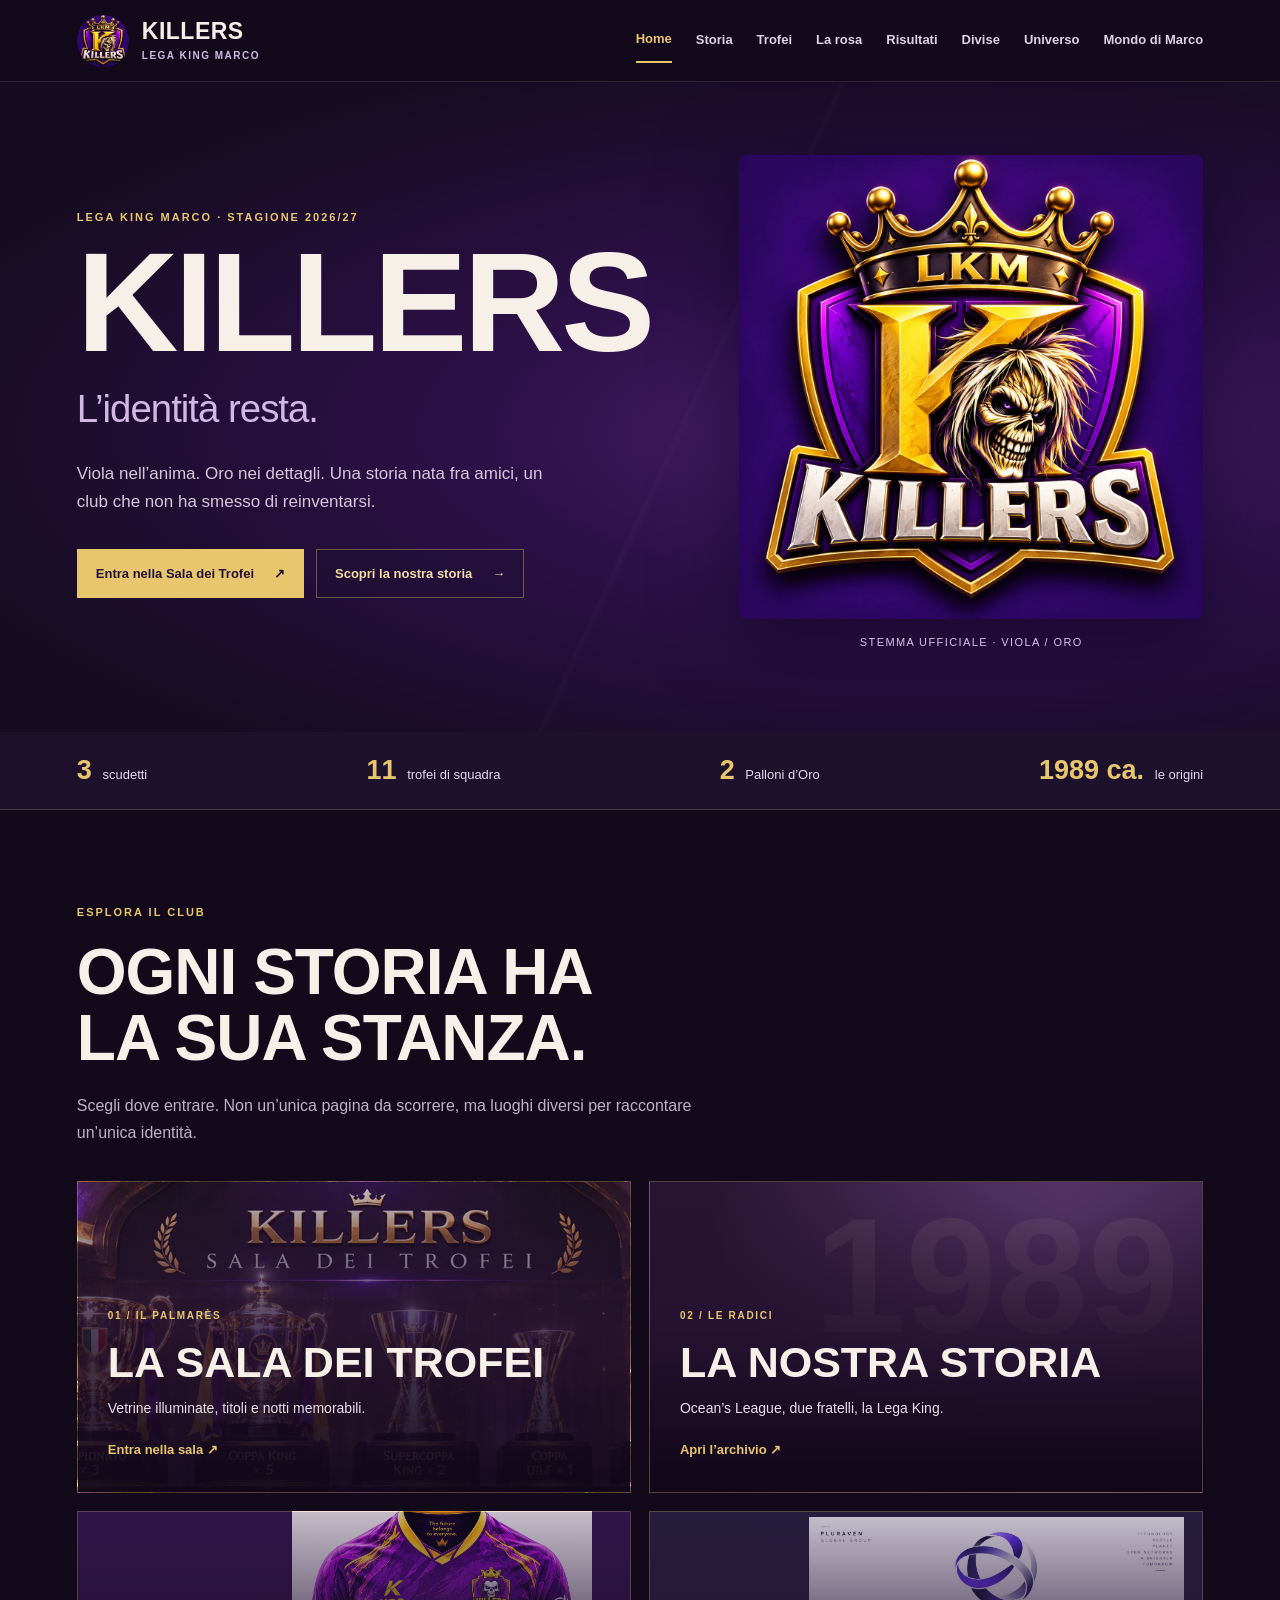
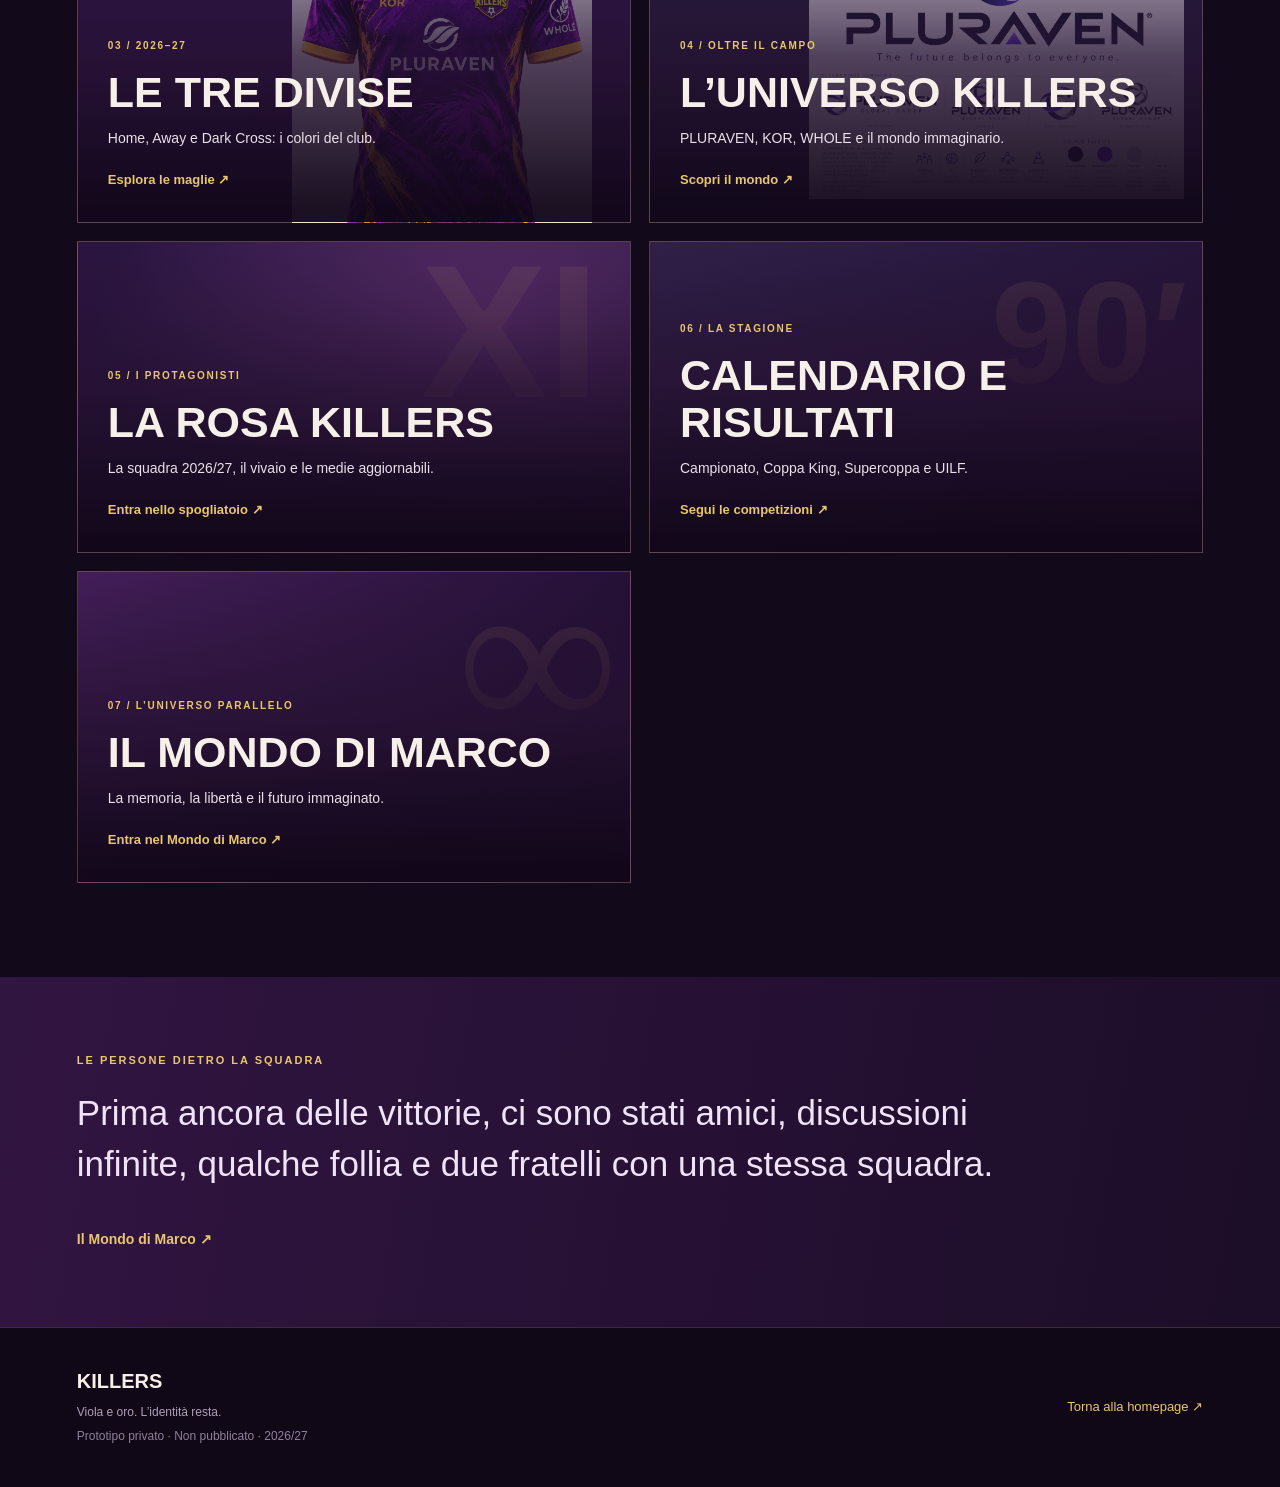
==== index.html @ 0d8e8228 "Pubblica Killers V5: otto pagine, grafica ufficiale e dati stagione 2026-27" ====
<!DOCTYPE html>
<html lang="it"><head><meta charset="utf-8"/><meta content="width=device-width,initial-scale=1" name="viewport"/><meta content="#190a2c" name="theme-color"/><title>Home — Killers · Lega King Marco</title><meta content="Sito creativo dei Killers, Lega King Marco. Storia, palmarès, divise e universo narrativo." name="description"/><link href="assets/stemma_killers_master_3d.webp" rel="icon"/><link href="styles.css" rel="stylesheet"/></head><body data-page="index.html"><a class="skip" href="#main" onblur="this.style.left='-9999px'" onfocus="this.style.left='10px'" style="position:absolute;left:-9999px;top:10px;background:#e8c66e;color:#160c24;z-index:99;padding:12px">Vai al contenuto</a><header class="site-header"><div class="container header-inner"><a aria-label="Killers — homepage" class="brand" href="index.html"><img alt="" height="52" src="assets/stemma_killers_master_3d.webp" width="52"/><span class="brand-name">KILLERS<small>LEGA KING MARCO</small></span></a><button aria-controls="main-nav" aria-expanded="false" class="menu-button" id="menu-button" type="button">Menu ☰</button><nav aria-label="Navigazione principale" class="nav-menu" id="main-nav"><a aria-current="page" class="active" href="index.html">Home</a><a href="storia.html">Storia</a><a href="trofei.html">Trofei</a><a href="rosa.html">La rosa</a><a href="risultati.html">Risultati</a><a href="divise.html">Divise</a><a href="universo.html">Universo</a><a href="marco.html">Mondo di Marco</a></nav></div></header><main id="main">
<section class="home-hero"><div class="container home-grid"><div class="home-message"><span class="kicker">LEGA KING MARCO · STAGIONE 2026/27</span><h1>KILLERS<span>L’identità resta.</span></h1><p>Viola nell’anima. Oro nei dettagli. Una storia nata fra amici, un club che non ha smesso di reinventarsi.</p><div class="hero-actions"><a class="action gold" href="trofei.html">Entra nella Sala dei Trofei <span>↗</span></a><a class="action outline" href="storia.html">Scopri la nostra storia <span>→</span></a></div></div><figure class="home-emblem"><img alt="Stemma ufficiale Killers: scudo viola e oro con teschio ribelle e corona LKM" fetchpriority="high" src="assets/stemma_killers_master_3d.webp"/><figcaption>STEMMA UFFICIALE · VIOLA / ORO</figcaption></figure></div></section>
<section class="home-stats"><div class="container stat-row"><span><strong>3</strong> scudetti</span><span><strong>11</strong> trofei di squadra</span><span><strong>2</strong> Palloni d’Oro</span><span><strong>1989 ca.</strong> le origini</span></div></section>
<section class="home-explore container"><div class="section-heading"><span class="kicker">Esplora il club</span><h2>Ogni storia ha<br/>la sua stanza.</h2><p>Scegli dove entrare. Non un’unica pagina da scorrere, ma luoghi diversi per raccontare un’unica identità.</p></div><div class="portal-grid">
<a class="portal portal-trophy" href="trofei.html"><div class="portal-overlay"></div><div class="portal-content"><span>01 / IL PALMARÈS</span><h3>La Sala dei Trofei</h3><p>Vetrine illuminate, titoli e notti memorabili.</p><b>Entra nella sala ↗</b></div></a>
<a class="portal portal-story" href="storia.html"><div class="portal-overlay"></div><div class="portal-content"><span>02 / LE RADICI</span><h3>La nostra storia</h3><p>Ocean’s League, due fratelli, la Lega King.</p><b>Apri l’archivio ↗</b></div></a>
<a class="portal portal-kit" href="divise.html"><div class="portal-overlay"></div><div class="portal-content"><span>03 / 2026–27</span><h3>Le tre divise</h3><p>Home, Away e Dark Cross: i colori del club.</p><b>Esplora le maglie ↗</b></div></a>
<a class="portal portal-world" href="universo.html"><div class="portal-overlay"></div><div class="portal-content"><span>04 / OLTRE IL CAMPO</span><h3>L’universo Killers</h3><p>PLURAVEN, KOR, WHOLE e il mondo immaginario.</p><b>Scopri il mondo ↗</b></div></a>
<a class="portal portal-squad" href="rosa.html"><div class="portal-overlay"></div><div class="portal-content"><span>05 / I PROTAGONISTI</span><h3>La rosa Killers</h3><p>La squadra 2026/27, il vivaio e le medie aggiornabili.</p><b>Entra nello spogliatoio ↗</b></div></a><a class="portal portal-results" href="risultati.html"><div class="portal-overlay"></div><div class="portal-content"><span>06 / LA STAGIONE</span><h3>Calendario e risultati</h3><p>Campionato, Coppa King, Supercoppa e UILF.</p><b>Segui le competizioni ↗</b></div></a><a class="portal portal-marco" href="marco.html"><div class="portal-overlay"></div><div class="portal-content"><span>07 / L’UNIVERSO PARALLELO</span><h3>Il Mondo di Marco</h3><p>La memoria, la libertà e il futuro immaginato.</p><b>Entra nel Mondo di Marco ↗</b></div></a></div></section>
<section class="closing-quote"><div class="container"><span class="kicker">Le persone dietro la squadra</span><p>Prima ancora delle vittorie, ci sono stati amici, discussioni infinite, qualche follia e due fratelli con una stessa squadra.</p><a href="marco.html">Il Mondo di Marco <span>↗</span></a></div></section></main><footer class="site-footer"><div class="container footer-content"><div><strong>KILLERS</strong><p>Viola e oro. L’identità resta.</p><p class="footer-note">Prototipo privato · Non pubblicato · 2026/27</p></div><a href="index.html">Torna alla homepage ↗</a></div></footer><dialog aria-labelledby="viewer-title" class="viewer" id="viewer"><div class="viewer-bar"><strong id="viewer-title">Immagine</strong><button id="viewer-close" type="button">Chiudi ×</button></div><div aria-label="Comandi ingrandimento" class="viewer-controls" role="group"><button aria-label="Riduci" id="viewer-out" type="button">−</button><output id="viewer-level">100%</output><button aria-label="Ingrandisci" id="viewer-in" type="button">＋</button><button id="viewer-fit" type="button">Adatta</button></div><div class="viewer-image" id="viewer-image"><img alt="" id="viewer-photo" src=""/></div></dialog><script defer="" src="site.js"></script></body></html>
---- styles.css ----
:root{--night:#120a1b;--night2:#1b0e28;--plum:#33164b;--violet:#5f2986;--gold:#e8c66e;--gold2:#b6934b;--lilac:#d2b8e5;--cream:#f7f0e8;--dim:#c1b1c7;--stroke:rgba(232,198,110,.20)}*{box-sizing:border-box}html{scroll-behavior:smooth}body{overflow-x:clip;background:var(--night);color:var(--cream);font:16px/1.7 Arial,Helvetica,sans-serif;margin:0;-webkit-font-smoothing:antialiased}img{display:block;max-width:100%;height:auto}button,a{touch-action:manipulation;-webkit-tap-highlight-color:transparent}a{color:inherit;text-decoration:none}button{font:inherit;cursor:pointer}button:focus-visible,a:focus-visible,summary:focus-visible{outline:3px solid var(--gold);outline-offset:4px}h1,h2,h3,h4,p,figure{margin-top:0}h1,h2{font-family:Impact,'Arial Narrow',Arial,sans-serif;font-weight:900;text-transform:uppercase;line-height:1.03;letter-spacing:-1px}h2{font-size:clamp(38px,5vw,76px)}h3{line-height:1.15}.container{width:min(1320px,88%);margin-inline:auto}.kicker{display:block;color:var(--gold);font-size:11px;font-weight:800;letter-spacing:2px;text-transform:uppercase;line-height:1.55;margin-bottom:19px}.fineprint{font-size:12px;color:#c2b2c9;line-height:1.65}.site-header{height:82px;background:rgba(19,10,28,.96);border-bottom:1px solid #eee3f01c;position:sticky;top:0;z-index:30;backdrop-filter:blur(14px)}.header-inner{height:100%;display:flex;align-items:center;justify-content:space-between;gap:20px}.brand{display:flex;align-items:center;gap:13px;flex-shrink:0}.brand img{height:52px;width:52px;object-fit:cover;border-radius:50%}.brand-name{font-size:23px;font-weight:900;line-height:1;letter-spacing:.5px}.brand-name small{display:block;font-size:10px;letter-spacing:1.5px;color:var(--lilac);margin-top:8px}.nav-menu{display:flex;align-items:center;gap:24px}.nav-menu a{display:inline-flex;align-items:center;min-height:44px;color:#ded2e7;font-size:13px;font-weight:600;white-space:nowrap;transition:color .16s}.nav-menu a:hover,.nav-menu a.active{color:var(--gold)}.nav-menu a.active{border-bottom:2px solid var(--gold)}.menu-button{display:none}.site-footer{border-top:1px solid var(--stroke);background:#100817;padding:36px 0}.footer-content{display:flex;justify-content:space-between;gap:18px;align-items:center}.footer-content strong{font-size:20px}.footer-content p{font-size:12px;color:#ae9fba;margin:4px 0}.footer-content a{color:var(--gold);font-size:13px}.footer-note{color:#8f819c!important}.action{border:1px solid transparent;display:inline-flex;align-items:center;justify-content:space-between;gap:20px;min-height:49px;padding:12px 18px;font-size:13px;font-weight:800;transition:transform .16s}.action:hover{transform:translateY(-2px)}.action.gold{background:var(--gold);color:#241133}.action.outline{border-color:#b79a5c85;color:#f2dca6;background:#1c103060}.text-link{display:inline-flex;align-items:center;min-height:44px;color:var(--gold);font-size:14px;font-weight:800;text-decoration:underline;text-decoration-color:#e8c66e65;text-underline-offset:7px}.text-link:hover{text-decoration-color:var(--gold)}
/* Home */
.home-hero{background:radial-gradient(ellipse at 73% 54%,#522074 0,#2d1048 34%,#160c22 80%);position:relative;overflow:hidden}.home-hero:before{content:"";position:absolute;inset:0;pointer-events:none;background:linear-gradient(115deg,transparent 53%,#fff4dc05 53.2%,transparent 53.7%)}.home-grid{min-height:650px;padding:48px 0 55px;display:grid;grid-template-columns:1.15fr .85fr;gap:35px;align-items:center;position:relative}.home-message h1{font-size:clamp(86px,11vw,154px);line-height:.83;letter-spacing:-4px;margin:0 0 26px}.home-message h1 span{display:block;font:400 clamp(26px,3vw,43px)/1.3 Arial,Helvetica,sans-serif;color:var(--lilac);text-transform:none;letter-spacing:-1px;margin-top:22px}.home-message p{max-width:490px;color:#d6c7dc;font-size:17px}.hero-actions{display:flex;gap:12px;flex-wrap:wrap;margin-top:32px}.home-emblem{margin:0 auto;max-width:465px}.home-emblem img{width:100%;border-radius:7px;box-shadow:0 16px 80px #0a021b8a}.home-emblem figcaption{color:#dbbfee;text-align:center;font-size:11px;letter-spacing:1.4px;margin-top:14px}.home-stats{border-bottom:1px solid var(--stroke);background:#1e112b}.stat-row{display:flex;justify-content:space-between;gap:18px;padding:23px 0;align-items:center}.stat-row span{font-size:13px;color:#e7d8ed;white-space:nowrap}.stat-row strong{font:900 27px Impact,sans-serif;color:var(--gold);margin-right:7px}.home-explore{padding:94px 0}.section-heading{max-width:730px;margin-bottom:35px}.section-heading h2{margin:0 0 20px}.section-heading p{font-size:16px;color:var(--dim);max-width:650px}.portal-grid{display:grid;grid-template-columns:repeat(2,minmax(0,1fr));gap:18px}.portal{min-height:312px;position:relative;overflow:hidden;border:1px solid #d4b26f45;display:flex;align-items:flex-end;background-color:#2b1839;transition:transform .2s,border .2s}.portal:hover{transform:translateY(-4px);border-color:var(--gold)}.portal-overlay{position:absolute;inset:0;background:linear-gradient(0deg,#110719f5 4%,#251132cc 53%,#2b164b44 100%);transition:opacity .2s}.portal-trophy{background-image:url('assets/sala_ambiente.webp');background-position:center;background-size:cover}.portal-story{background:radial-gradient(ellipse at 75% 10%,#6b4275,#27152b 60%)}.portal-story:before{content:'1989';position:absolute;right:23px;top:0;font:900 164px Impact,sans-serif;color:#d6b3a129}.portal-kit{background-image:url('assets/kit_HOME_viola_oro.webp');background-position:85% 42%;background-size:300px;background-repeat:no-repeat;background-color:#311547}.portal-world{background-image:url('assets/brand_PLURAVEN.webp');background-size:68%;background-position:90% 18%;background-repeat:no-repeat;background-color:#242039}.portal-content{position:relative;z-index:1;padding:30px;width:100%}.portal-content>span{font-size:10px;color:var(--gold);font-weight:800;letter-spacing:1.7px}.portal-content h3{font:900 clamp(26px,3.7vw,43px)/1.08 Impact,sans-serif;text-transform:uppercase;margin:12px 0}.portal-content p{font-size:14px;color:#ebdfe9;margin:0 0 14px}.portal-content b{color:var(--gold);font-size:13px}.closing-quote{padding:75px 0;background:linear-gradient(100deg,#311541,#1c0d28)}.closing-quote p{font-size:clamp(22px,3vw,35px);max-width:940px;line-height:1.45;color:#f0e2f7}.closing-quote a{color:var(--gold);font-size:14px;font-weight:bold}
/* Internal page mastheads */
.page-intro{background:radial-gradient(ellipse at 85% 15%,#482062,#1c0e2a 65%);padding:95px 0 79px;border-bottom:1px solid var(--stroke)}.page-intro h1{font-size:clamp(62px,8.5vw,120px);letter-spacing:-3px;margin:0 0 22px}.page-intro p{font-size:18px;max-width:740px;color:#d7c4e0;margin:0}
/* History */
.story-lead{display:grid;grid-template-columns:.95fr 1.05fr;gap:80px;padding:100px 0}.story-lead h2{margin:0}.story-prose{padding-top:32px}.story-prose p{font-size:17px;color:#d9cadf;line-height:1.9}.story-prose strong{color:#fff0d1}.story-banner{background:linear-gradient(110deg,#36184e,#1c0d2a);border-block:1px solid var(--stroke)}.story-banner-grid{padding:70px 0;display:grid;grid-template-columns:1.2fr .8fr;align-items:center;gap:70px}.story-banner h2{margin-bottom:23px}.story-banner p{color:#d5c5db;max-width:590px}.story-crest img{max-width:350px;margin:auto;box-shadow:0 15px 60px #0006}.story-timeline{padding:110px 0 80px}.time-list{border-top:1px solid #e8c66e44}.time-list article{display:grid;grid-template-columns:200px 1fr;gap:32px;padding:28px 5px;border-bottom:1px solid var(--stroke)}.time-date{font:900 32px Impact,sans-serif;color:var(--gold)}.time-date small{font:400 13px Arial,sans-serif;color:#b9a8c4}.time-list h3{font-size:21px;margin:0 0 8px}.time-list p{color:#c1b0cb;max-width:740px;margin:0;font-size:15px}.origin-list{padding:40px 0 100px}.archive-dropdown{background:#251330;border:1px solid var(--stroke);padding:6px 26px}.archive-dropdown summary{padding:19px 0;cursor:pointer;color:#f9e8c1;font-weight:bold;display:flex;justify-content:space-between;gap:15px}.archive-table{display:grid;grid-template-columns:1fr 1fr;gap:9px;padding:8px 0 18px}.archive-table>div{background:#140b1c;padding:14px;display:grid;gap:4px}.archive-table b{font-size:14px;color:#e9c976}.archive-table span{font-size:13px;color:#d3c2d8}.archive-dropdown .fineprint{padding-bottom:12px}.story-end{background:#21112c;border-top:1px solid var(--stroke)}.story-end-grid{padding:80px 0;display:grid;grid-template-columns:1fr 1fr;gap:60px}.story-end h2{margin:0 0 25px}.story-end p{color:#d2bedb}.story-end-card{border-left:2px solid var(--gold);padding:20px 25px;background:#3b1a4a}.story-end-card>span{font-size:10px;color:var(--gold);letter-spacing:1px}.story-end-card h3{font:900 30px Impact,sans-serif;text-transform:uppercase;margin:15px 0}
.swipe-hint{display:none}
/* Trophy hall is a room with exhibition objects; categories update in place, not a long stack of cards */
.museum-hall{position:relative;isolation:isolate;background:#1a0e29 url('assets/sala_ambiente.webp') center 42%/cover no-repeat;overflow:hidden;border-bottom:2px solid #ad8549}.museum-hall:before{content:"";position:absolute;inset:0;background:linear-gradient(180deg,#160920de 0%,#1e0e30d9 31%,#190b27d0 62%,#160817f0 100%);z-index:-1}.museum-hall:after{content:"";position:absolute;bottom:-130px;left:10%;right:10%;height:160px;border-radius:50%;background:#dcb66f30;filter:blur(45px);z-index:-1}.museum-hall .container{position:relative}.museum-top{padding:72px 0 16px;text-align:center}.museum-top h1{font-size:clamp(68px,9vw,118px);margin:0 0 18px;letter-spacing:-2px}.museum-top p{color:#f0ddea;max-width:640px;margin:0 auto;font-size:16px}.museum-lights{position:absolute;inset:0;pointer-events:none;background:repeating-linear-gradient(90deg,transparent 0,transparent 18.5%,#ffe2a807 18.5%,#ffe2a807 19%)}.exhibit-room{display:grid;grid-template-columns:repeat(5,minmax(0,1fr));align-items:end;gap:10px;padding:25px 0 14px;position:relative}.exhibit{border:0;background:transparent;color:var(--cream);min-width:0;padding:10px 5px;display:flex;align-items:center;flex-direction:column;position:relative;transition:transform .16s}.exhibit:hover,.exhibit.selected{transform:translateY(-7px)}.pedestal-light{min-height:178px;width:100%;display:grid;place-items:center;background:radial-gradient(ellipse at center 55%,#f0ce6652,transparent 66%);filter:drop-shadow(0 18px 14px #0009)}.cup-svg{height:156px;width:120px;max-width:90%;filter:drop-shadow(0px 8px 7px #08010baa)}.pedestal{display:grid;gap:2px;background:linear-gradient(110deg,#251132,#402143 52%,#22132e);width:100%;min-height:67px;place-items:center;border:1px solid #ddb974a1;border-top:3px solid #ddbb71;box-shadow:0 12px 28px #000a,inset 0 3px 9px #efc77e21;padding:9px 2px}.pedestal b{font-size:13px;line-height:1.25}.pedestal small{font:900 18px Impact,sans-serif;color:#eace7b}.exhibit.selected .pedestal{border-color:#fff3bb;box-shadow:0 0 24px #e8c66e70,0 16px 20px #000b}.museum-floor{height:30px;background:linear-gradient(90deg,transparent,#dfb96b45 20%,#f4dca178 50%,#dfb96b45 80%,transparent);border-top:3px solid #d1aa5e6a;box-shadow:0 0 24px #e9c37049;transform:perspective(250px) rotateX(40deg)}.museum-caption{font-size:11px;text-align:center;color:#d6c1dc;margin:14px 0 32px}.museum-detail{padding:65px 0 70px;display:grid;grid-template-columns:.47fr 1fr;gap:70px;align-items:center;border-bottom:1px solid var(--stroke)}.museum-detail-left{text-align:center}.museum-detail-emblem{display:flex;justify-content:center;padding:20px;background:radial-gradient(circle at center,#dab35b22,transparent 65%)}.museum-detail-emblem .cup-svg{width:210px;height:220px}.museum-detail-right h2{margin:0 0 12px;font-size:clamp(43px,6vw,80px)}.detail-count{display:flex;align-items:baseline;gap:14px;color:var(--gold);font-size:18px}.detail-count b{font:900 52px Impact,sans-serif;line-height:1}.museum-detail-right>p{font-size:16px;color:#d1c2d8;max-width:640px}.museum-detail-right h3{font-size:13px;text-transform:uppercase;letter-spacing:1.8px;color:#eed099;margin:24px 0 13px}.years-line{display:flex;flex-wrap:wrap;gap:9px}.years-line span{font-size:13px;border:1px solid #d8ae59a1;color:#fae5b0;background:#e8c66e12;padding:9px 13px}.museum-summary{padding:55px 0}.summary-stats{display:grid;grid-template-columns:repeat(5,1fr);gap:11px}.summary-stats div{border-top:2px solid var(--gold2);background:#24122e;padding:16px;display:flex;flex-direction:column}.summary-stats strong{font:900 43px Impact,sans-serif;color:var(--gold)}.summary-stats span{font-size:13px;font-weight:bold}.museum-summary>p{font-size:13px;color:#cfc0d4;margin-top:22px}.records-wing{background:#241331;border-top:1px solid var(--stroke);padding:95px 0}.records-grid{display:grid;grid-template-columns:repeat(4,minmax(0,1fr));gap:13px}.records-grid article{background:#150b21;border-top:3px solid var(--gold2);padding:22px 17px}.records-grid b{display:block;color:var(--gold);font:900 clamp(32px,3.5vw,49px) Impact,sans-serif;line-height:1.1}.records-grid h3{font-size:15px;margin:18px 0 8px}.records-grid p{font-size:13px;color:#c9b9d2;line-height:1.65}.records-grid p strong{color:#f2e4f3}.record-end{margin-top:25px;display:flex;align-items:center;justify-content:space-between;gap:20px}.record-end span{font-size:11px;color:#a897b7}
/* Kits */
.kit-experience{padding:80px 0 100px}.kit-selector{display:flex;border-bottom:1px solid var(--stroke);margin-bottom:24px;gap:10px}.kit-selector button{flex:1;text-align:left;padding:17px 20px;border:0;border-bottom:3px solid transparent;background:transparent;color:#c8b7d3;font-size:13px}.kit-selector button strong{font-size:15px;margin-left:9px}.kit-selector button.active{color:var(--gold);border-bottom-color:var(--gold);background:#e8c66e0d}.kit-presentation{background:#f5f0ed;color:#2c1740;display:grid;grid-template-columns:1.1fr .9fr;min-height:570px}.kit-full{display:grid;place-items:center;position:relative;border:0;background:#f1eeea;padding:20px;min-width:0}.kit-full img{max-height:650px;width:100%;object-fit:contain;aspect-ratio:3/4}.kit-full span,.image-open span{position:absolute;bottom:12px;right:12px;color:#fff;background:#271335e7;padding:9px 11px;font-size:12px}.kit-story{padding:55px 45px;display:flex;flex-direction:column;justify-content:center}.kit-story .kicker{color:#744f82}.kit-story h2{font-size:clamp(37px,4.2vw,60px);margin:0 0 22px}.kit-story>p{color:#68576d;font-size:16px}.swatch-line{display:flex;gap:9px;margin:15px 0 24px}.swatch-line i{width:23px;height:23px;border-radius:50%;border:1px solid #0002}.kit-spec{width:100%;margin:0 0 20px}.kit-spec div{display:flex;justify-content:space-between;gap:14px;border-top:1px solid #3c234b27;padding:11px 0;font-size:13px}.kit-spec dt{color:#6c5b73}.kit-spec dd{font-weight:bold;margin:0}.kit-board{align-self:flex-start;color:#452656!important;background:transparent!important;border-color:#896b99!important}.kit-values{padding:85px 0;background:#23112e}.kit-values h2{max-width:900px}.kit-values p{max-width:800px;color:#cfbcd5}.image-open{border:0;background:#fff;padding:0;position:relative;width:100%;display:block;overflow:hidden}.image-open img{width:100%;height:auto;object-fit:contain;transition:transform .3s}.image-open:hover img{transform:scale(1.02)}
/* Universe */
.universe-main{padding:100px 0}.world-title{margin-bottom:30px}.world-title h2{margin:0}.quote-line{color:var(--gold)!important;font-size:17px!important;font-style:italic}.universe-main-img{background:#fff;max-width:790px;border:1px solid var(--stroke);margin-bottom:35px}.universe-main-body{display:grid;grid-template-columns:1fr 1fr;gap:55px}.universe-main-body h3{font:900 31px Impact,sans-serif;text-transform:uppercase}.universe-main-body p{color:#c7b9d1}.division-list{border-top:1px solid var(--stroke)}.division-list h4{color:var(--gold);font-size:13px;letter-spacing:1px;text-transform:uppercase}.division-list>div{border-top:1px solid var(--stroke);padding:13px 0;display:grid;gap:4px}.division-list strong{color:#f8eee3;font-size:14px}.division-list span{font-size:13px;color:#beb1c8}.world-branches{background:#241231;padding:70px 0}.branch-row{display:grid;grid-template-columns:1fr 1fr;gap:60px;align-items:center;padding:40px 0 85px;border-bottom:1px solid var(--stroke)}.branch-row:last-child{border:0;padding-bottom:20px}.branch-row.flip .branch-image{order:2}.branch-row h2{margin:0 0 22px}.branch-row p{color:#d1c0d9}.universe-diagram{padding:90px 0}.universe-diagram>div>p{color:#c0b2cb;max-width:720px}.diagram-button{max-width:920px;margin-top:30px}.universe-diagram .fineprint{margin-top:18px}
/* Marco */
.marco-main{padding:95px 0;display:grid;grid-template-columns:.7fr 1.3fr;gap:75px;align-items:center}.marco-crest img{box-shadow:0 15px 65px #0006}.marco-copy h2{margin:0 0 25px}.marco-copy p{color:#d0bfd8}.marco-words{background:linear-gradient(125deg,#45205f,#1c0d28);padding:90px 0}.marco-words blockquote{font:400 clamp(25px,3.5vw,49px)/1.5 Georgia,serif;color:#eee0f5;max-width:970px;margin:0 0 20px;padding-left:22px;border-left:3px solid var(--gold)}.marco-words p{color:#bca9c6;font-size:12px}
/* Shared image viewer */
.viewer{border:1px solid #e1c57d88;background:#180c24;color:white;padding:0;width:min(95vw,1100px);max-height:94dvh}.viewer::backdrop{background:#070210de;backdrop-filter:blur(5px)}.viewer[open]{display:flex;flex-direction:column}.viewer-bar{display:flex;justify-content:space-between;align-items:center;gap:15px;padding:12px 17px;border-bottom:1px solid var(--stroke)}.viewer-bar strong{font-size:14px}.viewer-bar button{padding:8px 14px;min-height:44px;color:white;background:none;border:1px solid #fff7}.viewer-image{overflow:auto;min-height:0;max-height:80dvh;background:#f6f0ea}.viewer-image img{max-width:none;width:auto;max-height:none;display:block;margin:auto}.viewer-controls{display:flex;gap:9px;align-items:center;padding:9px 14px}.viewer-controls button{min-height:44px;min-width:44px;color:#fff;background:transparent;border:1px solid #ffffff52}.viewer-controls output{font-size:12px;min-width:50px;text-align:center}
@media(max-width:1070px){.nav-menu{gap:13px}.nav-menu a{font-size:12px}.brand-name{font-size:20px}.brand img{width:46px;height:46px}.container{width:min(1320px,90%)}}
@media(max-width:850px){.site-header{height:74px}.menu-button{display:block;min-height:44px;border:1px solid #f0d5a566;background:transparent;color:var(--gold);padding:8px 13px;margin-left:auto}.nav-menu{display:none;position:absolute;top:74px;left:0;right:0;background:#21112f;border-bottom:1px solid var(--stroke);padding:13px 5% 24px;box-shadow:0 18px 24px #0007}.nav-menu.open{display:grid;grid-template-columns:1fr 1fr;gap:3px 15px}.nav-menu a{font-size:15px;min-height:49px;padding:5px 8px}.nav-menu a.active{border-bottom:0;border-left:3px solid var(--gold);padding-left:13px}.home-grid{min-height:520px}.home-message h1{font-size:clamp(75px,11vw,118px)}.records-grid{grid-template-columns:repeat(2,1fr)}.museum-detail{gap:25px}.story-lead{gap:30px}.branch-row{gap:30px}}
@media(max-width:650px){.container{width:90%}.brand-name{font-size:19px}.brand img{height:42px;width:42px}.home-grid{display:flex;flex-direction:column;padding:35px 0 42px;gap:12px;text-align:center}.home-message{display:contents}.home-message .kicker{order:0;margin:0}.home-message h1{order:1;font-size:clamp(64px,20vw,100px);margin:13px 0 3px;letter-spacing:-2px}.home-message h1 span{font-size:25px;letter-spacing:0;margin-top:12px}.home-emblem{order:2;width:min(64vw,265px);margin:13px auto}.home-emblem figcaption{font-size:10px}.home-message p{order:3;font-size:14px;line-height:1.6;max-width:330px}.hero-actions{order:4;margin:10px 0 0;justify-content:center;width:100%}.hero-actions a{font-size:11px;padding:10px 12px;gap:10px;min-height:48px}.home-stats{overflow-x:auto}.stat-row{gap:25px;width:max-content;min-width:100%;padding:16px 5%}.stat-row span{font-size:12px}.stat-row strong{font-size:24px}.home-explore{padding:65px 0}.section-heading{margin-bottom:24px}.section-heading h2{font-size:44px}.section-heading p{font-size:14px}.portal-grid{grid-template-columns:1fr;gap:13px}.portal{min-height:225px}.portal-content{padding:24px}.portal-content h3{font-size:35px}.portal-story:before{font-size:125px}.closing-quote{padding:60px 0}.closing-quote p{font-size:23px}.page-intro{padding:60px 0 53px}.page-intro h1{font-size:clamp(52px,12vw,75px);letter-spacing:-1px}.page-intro p{font-size:15px}.story-lead{grid-template-columns:1fr;gap:8px;padding:70px 0}.story-prose{padding:0}.story-prose p{font-size:15px;line-height:1.85}.story-banner-grid{grid-template-columns:1fr;gap:20px;padding:60px 0}.story-banner h2{font-size:50px}.story-banner p{font-size:15px}.story-crest{max-width:225px;margin:auto}.story-timeline{padding:70px 0 55px}.time-list article{grid-template-columns:1fr;gap:4px;padding:22px 0}.time-date{font-size:25px}.time-list p{font-size:14px}.origin-list{padding:10px 0 70px}.archive-dropdown{padding:5px 15px}.archive-table{grid-template-columns:1fr}.story-end-grid{grid-template-columns:1fr;gap:28px;padding:70px 0}.museum-top{padding:53px 0 12px}.museum-top h1{font-size:clamp(57px,14vw,77px)}.museum-top p{font-size:14px}.swipe-hint{display:block;text-align:center;font-size:11px;color:#f0d898;margin:10px 0 0}.exhibit-room{display:flex;overflow-x:auto;scroll-snap-type:x mandatory;scrollbar-width:thin;gap:7px;padding:12px 3px 14px;-webkit-overflow-scrolling:touch}.exhibit{flex:0 0 40%;max-width:155px;scroll-snap-align:center;min-height:220px}.pedestal-light{min-height:137px}.cup-svg{height:135px;width:100px}.pedestal{min-height:61px}.pedestal b{font-size:11px}.pedestal small{font-size:16px}.museum-caption{font-size:10px;margin:8px 0 24px}.museum-detail{padding:35px 0 52px;grid-template-columns:100px 1fr;gap:17px;align-items:start}.museum-detail-left .kicker{font-size:9px;letter-spacing:.5px;margin:0 0 13px}.museum-detail-emblem{padding:0}.museum-detail-emblem .cup-svg{width:90px;height:125px}.museum-detail-right h2{font-size:37px;letter-spacing:0}.detail-count{gap:6px;font-size:12px}.detail-count b{font-size:36px}.museum-detail-right>p{font-size:13px;margin-top:12px}.museum-detail-right h3{font-size:10px;margin-top:15px}.years-line{gap:6px}.years-line span{font-size:11px;padding:6px 8px}.museum-detail-right .fineprint{display:none}.museum-summary{padding:48px 0}.summary-stats{grid-template-columns:repeat(3,1fr);gap:7px}.summary-stats div{padding:11px 8px}.summary-stats strong{font-size:35px}.summary-stats span{font-size:10px}.records-wing{padding:65px 0}.records-grid{grid-template-columns:1fr}.records-grid article{padding:18px}.records-grid b{font-size:39px}.record-end{flex-direction:column;align-items:flex-start}.kit-experience{padding:50px 0 70px}.kit-selector{gap:0}.kit-selector button{padding:13px 7px;font-size:10px;text-align:center}.kit-selector button strong{display:block;margin:0;font-size:12px}.kit-presentation{grid-template-columns:1fr}.kit-full{padding:10px}.kit-full img{max-height:520px}.kit-story{padding:32px 24px}.kit-story h2{font-size:40px}.kit-story>p{font-size:15px}.kit-values{padding:70px 0}.universe-main{padding:65px 0}.universe-main-body{grid-template-columns:1fr;gap:15px}.world-title h2{font-size:65px}.universe-main-body p{font-size:15px}.branch-row,.branch-row.flip{grid-template-columns:1fr;gap:20px;padding:24px 0 55px}.branch-row.flip .branch-image{order:0}.branch-row h2{font-size:65px}.branch-copy p{font-size:15px}.universe-diagram{padding:70px 0}.marco-main{grid-template-columns:1fr;gap:25px;padding:65px 0}.marco-crest{max-width:220px;margin:auto}.marco-copy h2{font-size:48px}.marco-words{padding:65px 0}.footer-content{align-items:start;flex-direction:column}.viewer{width:calc(100vw - 10px)}.viewer-bar strong{font-size:11px}}
@media(max-width:350px){.exhibit{flex-basis:45%}.museum-detail{grid-template-columns:76px 1fr}.museum-detail-emblem .cup-svg{width:72px;height:108px}.museum-detail-right h2{font-size:32px}.hero-actions{flex-direction:column}.home-message h1{font-size:62px}}
@media(prefers-reduced-motion:reduce){*{scroll-behavior:auto!important;transition:none!important}}


/* V5 — nuove stanze del sito: mondo, rosa e risultati. */
html{max-width:100%;overflow-x:clip}body{max-width:100%;overflow-x:clip}
@media(max-width:1260px){.menu-button{display:block!important;background:#20112f;color:#f9f2e6;border:1px solid var(--stroke);padding:11px 15px;min-height:44px}.nav-menu{display:none;position:absolute;top:82px;left:0;right:0;padding:12px 6% 22px;background:#1c0d29;max-height:calc(100dvh - 82px);overflow:auto;box-shadow:0 24px 50px #08040cc9}.nav-menu.open{display:flex;flex-direction:column;align-items:stretch;gap:1px}.nav-menu a{font-size:15px;min-height:47px;padding:9px}.nav-menu a.active{border-bottom:0;border-left:2px solid var(--gold);padding-left:13px}}
.portal-squad{background:radial-gradient(ellipse at 75% 25%,#6d3879 0,#29153d 68%)}.portal-squad:before{content:'XI';position:absolute;right:30px;top:-20px;font:900 190px Impact,sans-serif;color:#e8c66e23}.portal-results{background:linear-gradient(130deg,#322449,#1d0c29)}.portal-results:before{content:'90′';position:absolute;right:15px;top:8px;font:900 145px Impact,sans-serif;color:#e8c66e23}.portal-marco{background:linear-gradient(110deg,#4c215e,#1a0b25)}.portal-marco:before{content:'∞';position:absolute;right:14px;top:-40px;font:800 220px Georgia,serif;color:#e8c66e26}
.marco-intro{background:radial-gradient(ellipse at 76% 35%,#592a69,#1e0b2b 70%)}.marco-intro h1{font-size:clamp(52px,7.1vw,106px);max-width:1200px}.manifesto-hero{display:grid;grid-template-columns:minmax(200px,.75fr) minmax(0,1.25fr);gap:80px;align-items:center;padding:100px 0}.manifesto-mark{min-height:400px;border:1px solid #e8c66e50;background:radial-gradient(circle at 50% 30%,#6d357f,#251032 72%);display:flex;flex-direction:column;justify-content:center;align-items:center;gap:12px;box-shadow:inset 0 0 80px #11051d}.manifesto-mark>span{font:900 35px Impact,sans-serif;color:#f0d78e;letter-spacing:9px}.manifesto-mark>strong{font:400 190px/1 Georgia,serif;color:#e4bf76;text-shadow:0 0 55px #b57b52a3}.manifesto-mark small{font-size:10px;letter-spacing:2px;color:#ddc9e5}.manifesto-copy h2{font-size:clamp(40px,4.5vw,67px)}.manifesto-copy p{font-size:17px;line-height:1.85;color:#d1c3dc}.manifesto-signature{font:italic 23px Georgia,serif!important;color:var(--gold)!important;border-top:1px solid var(--stroke);padding-top:24px;margin-top:30px}.manifesto-principles{background:#251333;padding:95px 0}.manifesto-principles h2{margin-bottom:45px}.principles-grid{display:grid;grid-template-columns:repeat(3,1fr);gap:17px}.principles-grid article{background:#1a0c26;border:1px solid var(--stroke);padding:32px;min-height:290px}.principle-number{display:block;font:900 46px Impact,sans-serif;color:#e8c66e;margin-bottom:27px}.principles-grid h3{font:900 27px Impact,sans-serif;text-transform:uppercase}.principles-grid p{font-size:15px;color:#d1c2db;line-height:1.78}.manifesto-ecosystem{padding:100px 0}.ecosystem-tiles{display:grid;grid-template-columns:repeat(3,1fr);gap:18px;margin:35px 0}.ecosystem-tiles a{border:1px solid var(--stroke);background:#24132d;overflow:hidden;transition:transform .2s}.ecosystem-tiles a:hover{transform:translateY(-5px)}.ecosystem-tiles img{aspect-ratio:4/3;width:100%;object-fit:contain;background:#fff}.ecosystem-tiles a>div{padding:23px}.ecosystem-tiles span{font-size:10px;color:var(--gold);letter-spacing:1px}.ecosystem-tiles h3{font:900 29px Impact,sans-serif;margin:8px 0 12px}.ecosystem-tiles p{font-size:14px;color:#cfc1d7}.ecosystem-tiles b{color:var(--gold);font-size:13px}.universe-ethics{background:#1b1027}.philosophy-bridge{padding:95px 0}.philosophy-bridge p{max-width:860px;color:#d4c4db;font-size:17px}.philosophy-bridge h2{margin-bottom:25px}
.data-intro{background:radial-gradient(ellipse at 76% 35%,#3d1c63,#1e0b2b 72%)}.squad-dashboard,.results-dashboard{padding:75px 0 95px}.data-status{display:flex;justify-content:space-between;gap:30px;align-items:center;border:1px solid var(--stroke);border-left:3px solid var(--gold);background:#20112c;padding:22px 27px;margin-bottom:70px}.data-status .kicker{margin-bottom:7px}.data-status p{margin:5px 0;color:#bfaecc;font-size:13px;max-width:790px}.data-status strong{font-size:17px}.status-pill{font-size:10px;color:#ebd09b;letter-spacing:.7px;border:1px solid #e8c66e5e;padding:10px 13px;text-align:center;flex-shrink:0}.squad-head{display:flex;align-items:end;justify-content:space-between;gap:30px;margin-bottom:32px}.squad-head h2{margin:0}.squad-counter{display:grid;grid-template-columns:auto auto;align-items:center;column-gap:12px}.squad-counter strong{font:900 36px Impact,sans-serif;color:var(--gold)}.squad-counter small{font-size:10px;letter-spacing:.8px;color:var(--dim)}.squad-controls{display:flex;gap:22px;align-items:center;justify-content:space-between;margin-bottom:28px}.role-filters,.competition-controls{display:flex;gap:8px;flex-wrap:wrap}.role-filters button,.competition-controls button{border:1px solid #d2b0e554;background:#28163a;color:#e6d8ed;padding:10px 14px;font-size:13px;min-height:44px}.role-filters button.active,.competition-controls button.active{color:#2b1238;background:var(--gold);border-color:var(--gold);font-weight:800}.squad-search{display:flex;flex-direction:column;gap:5px;font-size:12px;color:#c7b4d3}.squad-search input,.result-editor input,.result-editor select{background:#f7f0e8;color:#23142e;border:1px solid #bda9c5;border-radius:0;padding:11px 12px;min-height:45px;font:inherit}.players-grid{display:grid;grid-template-columns:repeat(4,minmax(0,1fr));gap:16px}.player-card{border:1px solid var(--stroke);background:radial-gradient(ellipse at 80% 20%,#512164,#25112f 69%);min-width:0;padding:21px;min-height:250px;position:relative;overflow:hidden}.player-position{font-size:9px;letter-spacing:1.2px;color:#f4d995}.player-initial{font:900 80px/1 Impact,sans-serif;text-align:center;color:#e6c07933;margin:7px 0 14px}.player-card h3{font-size:20px;font-weight:800;margin:0 0 17px;overflow-wrap:anywhere}.player-numbers{border-top:1px solid #ffffff25;display:flex;gap:15px;padding-top:13px;flex-wrap:wrap}.player-numbers span{font-size:11px;color:#bdb0c8}.player-numbers b{color:#f4d995;font-size:15px;margin-left:3px}.season-stats{padding:85px 0;background:#21112f}.stats-table-scroll{overflow-x:auto;border:1px solid var(--stroke)}.stats-table{width:100%;border-collapse:collapse;min-width:620px}.stats-table th{background:#38174d;color:#eecf8e;font-size:11px;letter-spacing:.6px;text-align:left;padding:16px 17px}.stats-table td{padding:12px 17px;border-top:1px solid #f1d8ff18;font-size:13px}.stats-table tbody tr:nth-child(even){background:#ffffff07}.stats-table td:first-child{font-weight:700}.data-workbench{margin-top:32px;border:1px solid var(--stroke)}.data-workbench summary{padding:21px;cursor:pointer;color:#f0d89b;font-weight:bold}.workbench-inner{padding:0 21px 24px}.workbench-inner p{font-size:14px;color:#d2c2db}.workbench-actions{display:flex;gap:10px;flex-wrap:wrap;margin:20px 0}.workbench-actions button,.upload-button{display:inline-flex;align-items:center;padding:11px 16px;background:#362049;color:#e8d7f0;border:1px solid #e8c66e69;cursor:pointer;font:700 13px Arial,sans-serif;min-height:44px}.upload-button input{display:none}.no-records{color:#cfc0d9;font-size:15px;padding:26px;border:1px solid var(--stroke);width:100%}.fixture-board{margin-top:25px;display:grid;grid-template-columns:repeat(2,minmax(0,1fr));gap:12px}.fixture-card{background:#23132f;border:1px solid var(--stroke);display:grid;grid-template-columns:96px 1fr auto;gap:18px;align-items:center;padding:21px;min-height:110px}.fixture-date{color:#f2d693;font-weight:800;font-size:16px}.fixture-date small{display:block;color:#baabc6;font-size:11px}.fixture-card .kicker{margin:0 0 4px;font-size:10px}.fixture-card h3{font-size:16px;margin:0}.fixture-card p{font-size:11px;color:#b7a9c2;margin:4px 0}.fixture-status{font-size:11px;color:#c5b4cc;text-align:right}.fixture-empty{padding:38px;background:#24132f;border:1px solid var(--stroke);grid-column:1/-1}.fixture-empty p{color:#c7b8d0}.europe-stage{padding:95px 0;background:linear-gradient(120deg,#331347,#140a20)}.europe-grid{display:grid;grid-template-columns:1.45fr .55fr;gap:70px;align-items:center}.europe-stage p{color:#d4c4de}.europe-placeholder{border:1px solid #e8c66e66;text-align:center;padding:40px 20px}.europe-placeholder span{font-size:11px;letter-spacing:1.3px;color:var(--gold)}.europe-placeholder strong{display:block;font:900 100px Impact,sans-serif;color:#d9bb75}.europe-placeholder p{color:#f2e0b0}.europe-placeholder small{color:#ab9fbb}.result-editor{display:grid;grid-template-columns:repeat(3,minmax(0,1fr));gap:14px;padding:24px;border:1px solid var(--stroke);margin:30px 0}.result-editor label{font-size:12px;color:#e8d6ee;display:flex;flex-direction:column;gap:5px}.result-editor button{align-self:end;justify-content:center}.result-record{border:1px solid var(--stroke);background:#281539;padding:21px;display:flex;justify-content:space-between;gap:16px;align-items:center;margin:9px 0}.result-record h3{font-size:18px}.result-record h3 b{color:var(--gold)}.result-record button{padding:9px 14px;background:transparent;border:1px solid #e8c66e55;color:#f8df9c}
@media(max-width:1100px){.players-grid{grid-template-columns:repeat(3,minmax(0,1fr))}.fixture-board{grid-template-columns:1fr}.fixture-card{grid-template-columns:100px 1fr auto}}
@media(max-width:750px){.manifesto-hero,.principles-grid,.ecosystem-tiles,.europe-grid{grid-template-columns:1fr}.manifesto-hero{gap:30px;padding:60px 0}.manifesto-mark{min-height:220px}.manifesto-mark>strong{font-size:110px}.manifesto-mark>span{font-size:25px}.manifesto-copy p{font-size:15px}.manifesto-principles,.manifesto-ecosystem,.philosophy-bridge,.europe-stage{padding:65px 0}.principles-grid article{min-height:0}.ecosystem-tiles img{max-height:190px}.data-status{display:block;padding:20px}.data-status .status-pill{display:inline-flex;margin-top:13px}.squad-head{align-items:start}.squad-head h2{font-size:42px}.squad-counter strong{font-size:27px}.squad-dashboard,.results-dashboard{padding:55px 0}.squad-controls{flex-direction:column;align-items:stretch}.squad-search input{width:100%}.players-grid{grid-template-columns:repeat(2,minmax(0,1fr));gap:9px}.player-card{padding:14px;min-height:220px}.player-initial{font-size:59px}.player-card h3{font-size:16px}.player-position{font-size:8px}.player-numbers{gap:7px}.player-numbers span{font-size:10px}.fixture-card{grid-template-columns:85px 1fr;gap:9px;padding:14px}.fixture-status{grid-column:2;text-align:left}.fixture-date{font-size:13px}.result-editor{grid-template-columns:repeat(2,minmax(0,1fr));padding:15px}.europe-grid{gap:25px}}
@media(max-width:380px){.players-grid{grid-template-columns:1fr 1fr}.player-card{padding:12px}.player-initial{font-size:47px}.player-card h3{font-size:15px}.role-filters button,.competition-controls button{font-size:11px;padding:9px}.squad-head{flex-direction:column}.result-editor{grid-template-columns:1fr}}
@media(prefers-reduced-motion:reduce){.ecosystem-tiles a{transition:none}}
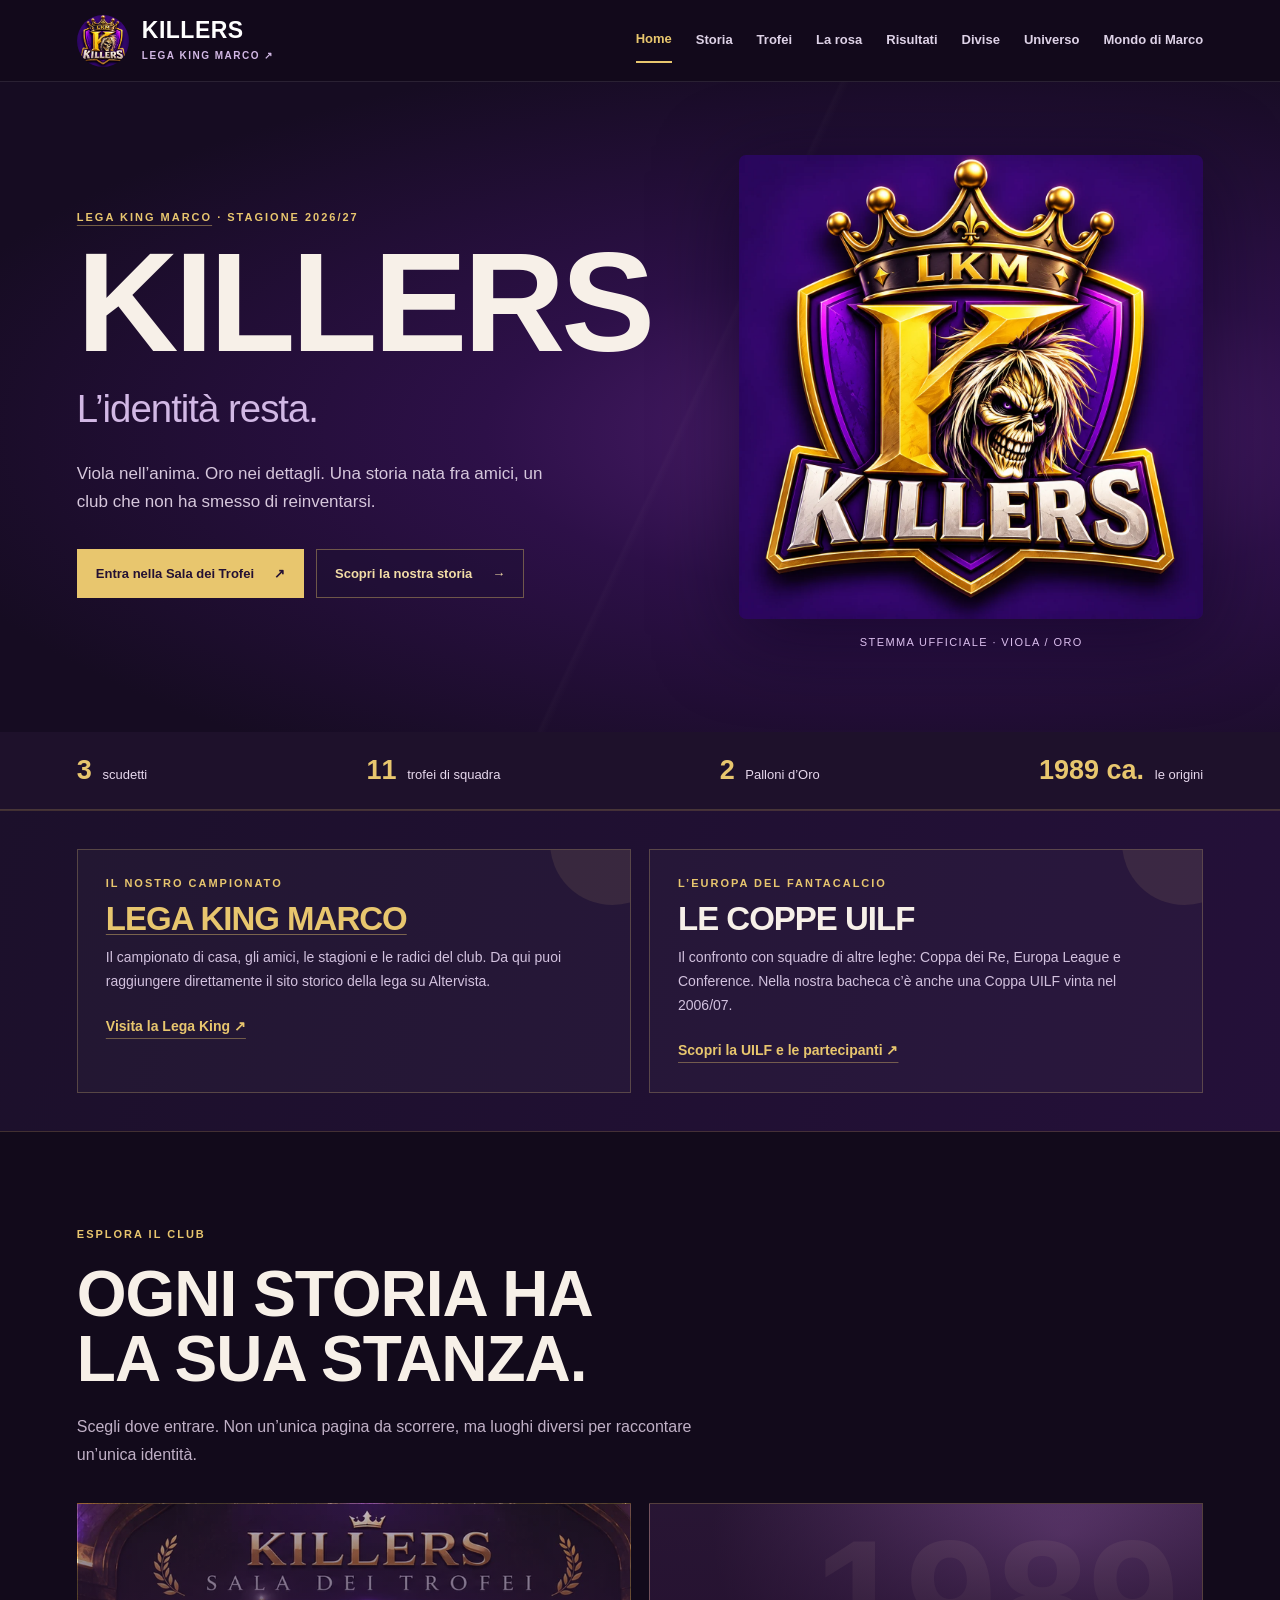
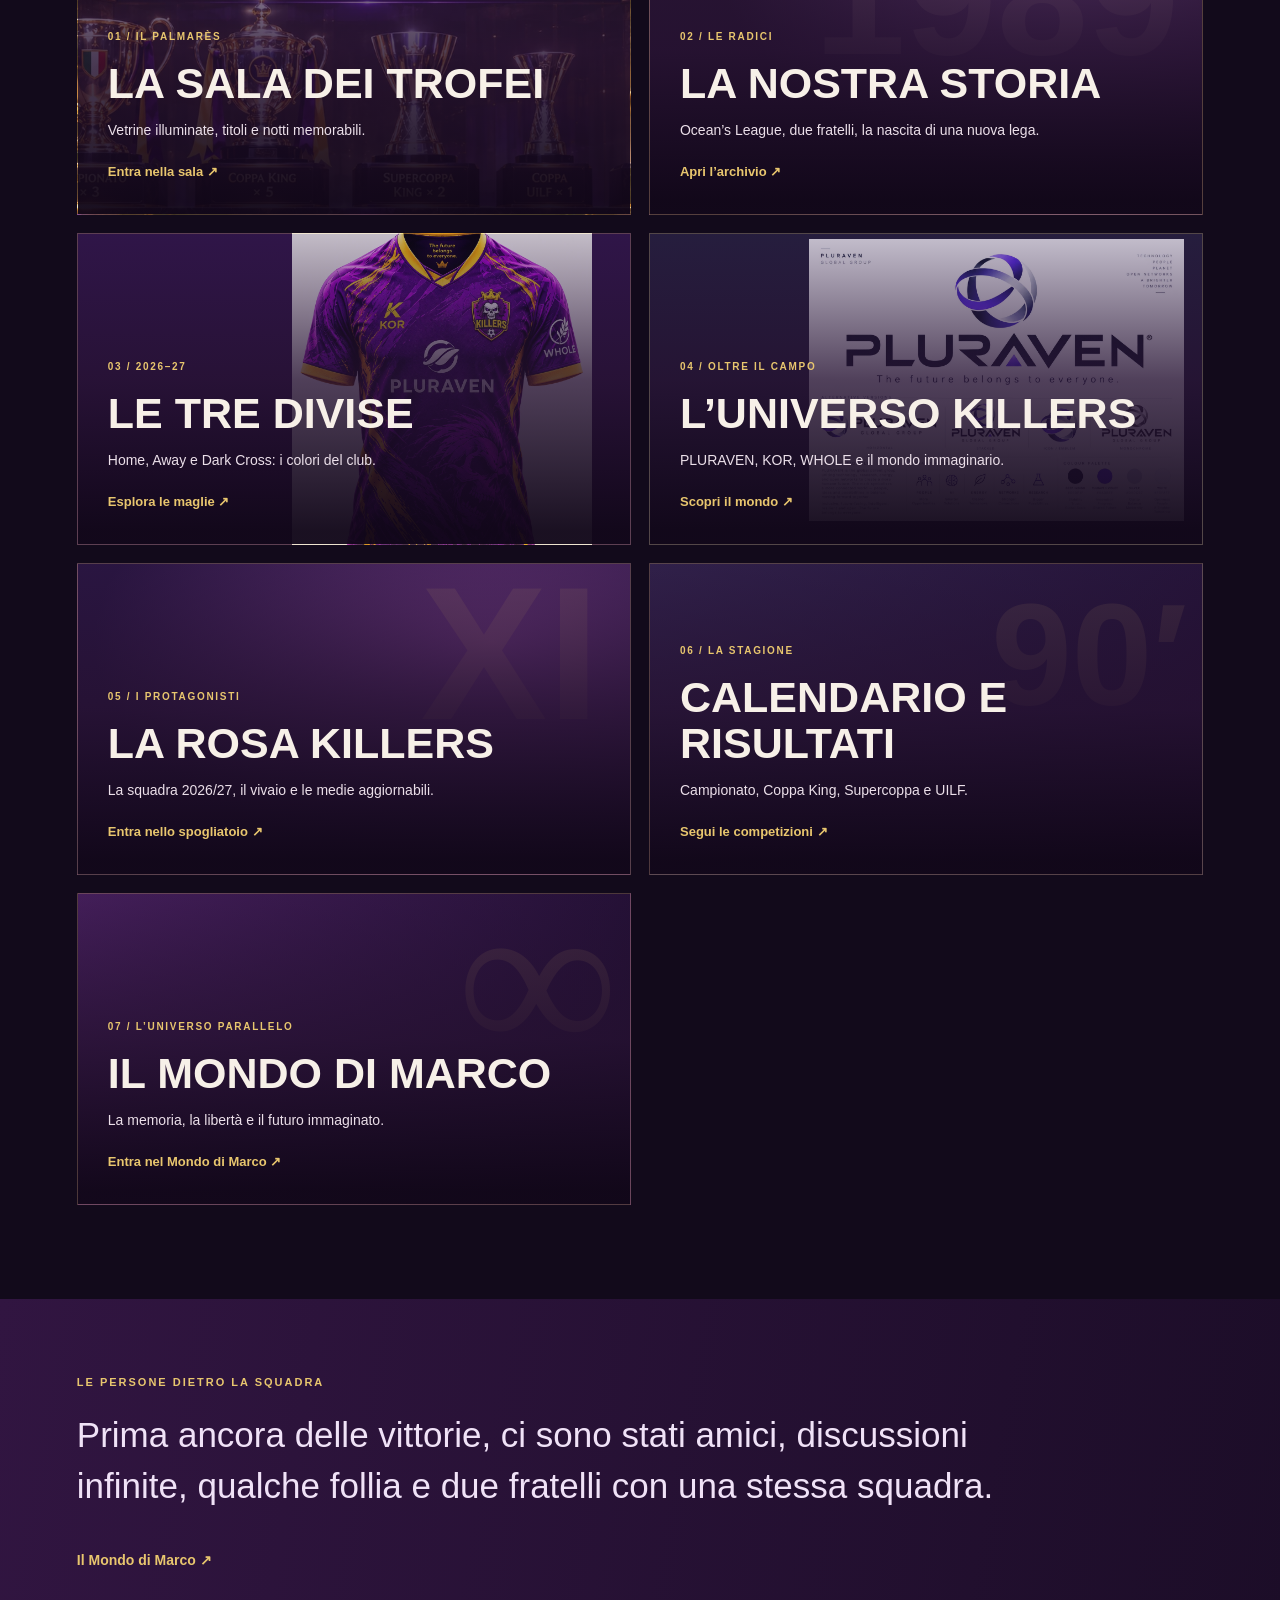
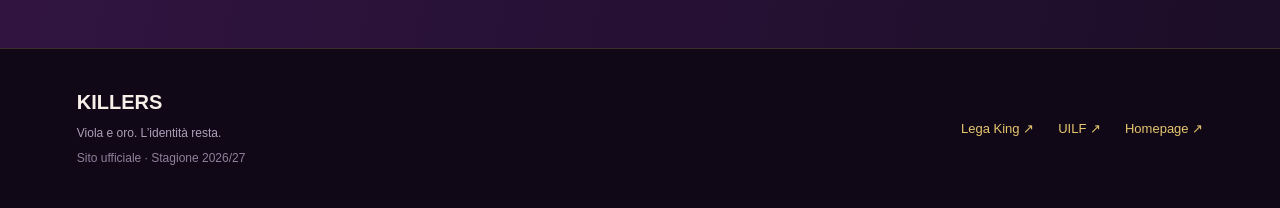
==== commit 46080d1b: "Collega Lega King e UILF: composizione 2026/27 e storia delle coppe" ====
--- a/index.html
+++ b/index.html
@@ -1,11 +1,15 @@
 <!DOCTYPE html>
-<html lang="it"><head><meta charset="utf-8"/><meta content="width=device-width,initial-scale=1" name="viewport"/><meta content="#190a2c" name="theme-color"/><title>Home — Killers · Lega King Marco</title><meta content="Sito creativo dei Killers, Lega King Marco. Storia, palmarès, divise e universo narrativo." name="description"/><link href="assets/stemma_killers_master_3d.webp" rel="icon"/><link href="styles.css" rel="stylesheet"/></head><body data-page="index.html"><a class="skip" href="#main" onblur="this.style.left='-9999px'" onfocus="this.style.left='10px'" style="position:absolute;left:-9999px;top:10px;background:#e8c66e;color:#160c24;z-index:99;padding:12px">Vai al contenuto</a><header class="site-header"><div class="container header-inner"><a aria-label="Killers — homepage" class="brand" href="index.html"><img alt="" height="52" src="assets/stemma_killers_master_3d.webp" width="52"/><span class="brand-name">KILLERS<small>LEGA KING MARCO</small></span></a><button aria-controls="main-nav" aria-expanded="false" class="menu-button" id="menu-button" type="button">Menu ☰</button><nav aria-label="Navigazione principale" class="nav-menu" id="main-nav"><a aria-current="page" class="active" href="index.html">Home</a><a href="storia.html">Storia</a><a href="trofei.html">Trofei</a><a href="rosa.html">La rosa</a><a href="risultati.html">Risultati</a><a href="divise.html">Divise</a><a href="universo.html">Universo</a><a href="marco.html">Mondo di Marco</a></nav></div></header><main id="main">
-<section class="home-hero"><div class="container home-grid"><div class="home-message"><span class="kicker">LEGA KING MARCO · STAGIONE 2026/27</span><h1>KILLERS<span>L’identità resta.</span></h1><p>Viola nell’anima. Oro nei dettagli. Una storia nata fra amici, un club che non ha smesso di reinventarsi.</p><div class="hero-actions"><a class="action gold" href="trofei.html">Entra nella Sala dei Trofei <span>↗</span></a><a class="action outline" href="storia.html">Scopri la nostra storia <span>→</span></a></div></div><figure class="home-emblem"><img alt="Stemma ufficiale Killers: scudo viola e oro con teschio ribelle e corona LKM" fetchpriority="high" src="assets/stemma_killers_master_3d.webp"/><figcaption>STEMMA UFFICIALE · VIOLA / ORO</figcaption></figure></div></section>
-<section class="home-stats"><div class="container stat-row"><span><strong>3</strong> scudetti</span><span><strong>11</strong> trofei di squadra</span><span><strong>2</strong> Palloni d’Oro</span><span><strong>1989 ca.</strong> le origini</span></div></section>
+
+<html lang="it"><head><meta charset="utf-8"/><meta content="width=device-width,initial-scale=1" name="viewport"/><meta content="#190a2c" name="theme-color"/><title>Home — Killers · Lega King Marco</title><meta content="Sito creativo dei Killers, Lega King Marco. Storia, palmarès, divise e universo narrativo." name="description"/><link href="assets/stemma_killers_master_3d.webp" rel="icon"/><link href="styles.css" rel="stylesheet"/></head><body data-page="index.html"><a class="skip" href="#main" onblur="this.style.left='-9999px'" onfocus="this.style.left='10px'" style="position:absolute;left:-9999px;top:10px;background:#e8c66e;color:#160c24;z-index:99;padding:12px">Vai al contenuto</a><header class="site-header"><div class="container header-inner"><div class="brand"><a aria-label="Killers — homepage" class="brand-mark" href="index.html"><img alt="Stemma Killers" height="52" src="assets/stemma_killers_master_3d.webp" width="52"/></a><span class="brand-name"><a class="brand-home" href="index.html">KILLERS</a><a class="league-brand-link" href="http://legaking.altervista.org/" rel="noopener noreferrer" target="_blank" title="Vai al sito storico della Lega King Marco">LEGA KING MARCO ↗</a></span></div><button aria-controls="main-nav" aria-expanded="false" class="menu-button" id="menu-button" type="button">Menu ☰</button><nav aria-label="Navigazione principale" class="nav-menu" id="main-nav"><a aria-current="page" class="active" href="index.html">Home</a><a href="storia.html">Storia</a><a href="trofei.html">Trofei</a><a href="rosa.html">La rosa</a><a href="risultati.html">Risultati</a><a href="divise.html">Divise</a><a href="universo.html">Universo</a><a href="marco.html">Mondo di Marco</a></nav></div></header><main id="main">
+<section class="home-hero"><div class="container home-grid"><div class="home-message"><span class="kicker"><a class="inline-league-link" href="http://legaking.altervista.org/" rel="noopener noreferrer" target="_blank" title="Visita il sito storico della Lega King su Altervista">LEGA KING MARCO</a> · STAGIONE 2026/27</span><h1>KILLERS<span>L’identità resta.</span></h1><p>Viola nell’anima. Oro nei dettagli. Una storia nata fra amici, un club che non ha smesso di reinventarsi.</p><div class="hero-actions"><a class="action gold" href="trofei.html">Entra nella Sala dei Trofei <span>↗</span></a><a class="action outline" href="storia.html">Scopri la nostra storia <span>→</span></a></div></div><figure class="home-emblem"><img alt="Stemma ufficiale Killers: scudo viola e oro con teschio ribelle e corona LKM" fetchpriority="high" src="assets/stemma_killers_master_3d.webp"/><figcaption>STEMMA UFFICIALE · VIOLA / ORO</figcaption></figure></div></section>
+<section class="home-stats"><div class="container stat-row"><span><strong>3</strong> scudetti</span><span><strong>11</strong> trofei di squadra</span><span><strong>2</strong> Palloni d’Oro</span><span><strong>1989 ca.</strong> le origini</span></div></section><section aria-label="Le leghe dei Killers" class="club-networks"><div class="container networks-grid">
+<div class="network-card"><span class="kicker">IL NOSTRO CAMPIONATO</span><h2><a class="inline-league-link" href="http://legaking.altervista.org/" rel="noopener noreferrer" target="_blank" title="Visita il sito storico della Lega King su Altervista">Lega King Marco</a></h2><p>Il campionato di casa, gli amici, le stagioni e le radici del club. Da qui puoi raggiungere direttamente il sito storico della lega su Altervista.</p><a class="text-link" href="http://legaking.altervista.org/" rel="noopener noreferrer" target="_blank">Visita la Lega King ↗</a></div>
+<div class="network-card"><span class="kicker">L’EUROPA DEL FANTACALCIO</span><h2>Le coppe UILF</h2><p>Il confronto con squadre di altre leghe: Coppa dei Re, Europa League e Conference. Nella nostra bacheca c’è anche una Coppa UILF vinta nel 2006/07.</p><a class="text-link" href="risultati.html#uilf">Scopri la UILF e le partecipanti ↗</a></div>
+</div></section>
 <section class="home-explore container"><div class="section-heading"><span class="kicker">Esplora il club</span><h2>Ogni storia ha<br/>la sua stanza.</h2><p>Scegli dove entrare. Non un’unica pagina da scorrere, ma luoghi diversi per raccontare un’unica identità.</p></div><div class="portal-grid">
 <a class="portal portal-trophy" href="trofei.html"><div class="portal-overlay"></div><div class="portal-content"><span>01 / IL PALMARÈS</span><h3>La Sala dei Trofei</h3><p>Vetrine illuminate, titoli e notti memorabili.</p><b>Entra nella sala ↗</b></div></a>
-<a class="portal portal-story" href="storia.html"><div class="portal-overlay"></div><div class="portal-content"><span>02 / LE RADICI</span><h3>La nostra storia</h3><p>Ocean’s League, due fratelli, la Lega King.</p><b>Apri l’archivio ↗</b></div></a>
+<a class="portal portal-story" href="storia.html"><div class="portal-overlay"></div><div class="portal-content"><span>02 / LE RADICI</span><h3>La nostra storia</h3><p>Ocean’s League, due fratelli, la nascita di una nuova lega.</p><b>Apri l’archivio ↗</b></div></a>
 <a class="portal portal-kit" href="divise.html"><div class="portal-overlay"></div><div class="portal-content"><span>03 / 2026–27</span><h3>Le tre divise</h3><p>Home, Away e Dark Cross: i colori del club.</p><b>Esplora le maglie ↗</b></div></a>
 <a class="portal portal-world" href="universo.html"><div class="portal-overlay"></div><div class="portal-content"><span>04 / OLTRE IL CAMPO</span><h3>L’universo Killers</h3><p>PLURAVEN, KOR, WHOLE e il mondo immaginario.</p><b>Scopri il mondo ↗</b></div></a>
 <a class="portal portal-squad" href="rosa.html"><div class="portal-overlay"></div><div class="portal-content"><span>05 / I PROTAGONISTI</span><h3>La rosa Killers</h3><p>La squadra 2026/27, il vivaio e le medie aggiornabili.</p><b>Entra nello spogliatoio ↗</b></div></a><a class="portal portal-results" href="risultati.html"><div class="portal-overlay"></div><div class="portal-content"><span>06 / LA STAGIONE</span><h3>Calendario e risultati</h3><p>Campionato, Coppa King, Supercoppa e UILF.</p><b>Segui le competizioni ↗</b></div></a><a class="portal portal-marco" href="marco.html"><div class="portal-overlay"></div><div class="portal-content"><span>07 / L’UNIVERSO PARALLELO</span><h3>Il Mondo di Marco</h3><p>La memoria, la libertà e il futuro immaginato.</p><b>Entra nel Mondo di Marco ↗</b></div></a></div></section>
-<section class="closing-quote"><div class="container"><span class="kicker">Le persone dietro la squadra</span><p>Prima ancora delle vittorie, ci sono stati amici, discussioni infinite, qualche follia e due fratelli con una stessa squadra.</p><a href="marco.html">Il Mondo di Marco <span>↗</span></a></div></section></main><footer class="site-footer"><div class="container footer-content"><div><strong>KILLERS</strong><p>Viola e oro. L’identità resta.</p><p class="footer-note">Prototipo privato · Non pubblicato · 2026/27</p></div><a href="index.html">Torna alla homepage ↗</a></div></footer><dialog aria-labelledby="viewer-title" class="viewer" id="viewer"><div class="viewer-bar"><strong id="viewer-title">Immagine</strong><button id="viewer-close" type="button">Chiudi ×</button></div><div aria-label="Comandi ingrandimento" class="viewer-controls" role="group"><button aria-label="Riduci" id="viewer-out" type="button">−</button><output id="viewer-level">100%</output><button aria-label="Ingrandisci" id="viewer-in" type="button">＋</button><button id="viewer-fit" type="button">Adatta</button></div><div class="viewer-image" id="viewer-image"><img alt="" id="viewer-photo" src=""/></div></dialog><script defer="" src="site.js"></script></body></html>+<section class="closing-quote"><div class="container"><span class="kicker">Le persone dietro la squadra</span><p>Prima ancora delle vittorie, ci sono stati amici, discussioni infinite, qualche follia e due fratelli con una stessa squadra.</p><a href="marco.html">Il Mondo di Marco <span>↗</span></a></div></section></main><footer class="site-footer"><div class="container footer-content"><div><strong>KILLERS</strong><p>Viola e oro. L’identità resta.</p><p class="footer-note">Sito ufficiale · Stagione 2026/27</p></div><nav aria-label="Collegamenti alle leghe" class="footer-links"><a href="http://legaking.altervista.org/" rel="noopener noreferrer" target="_blank">Lega King ↗</a><a href="https://leghe.fantacalcio.it/uilf" rel="noopener noreferrer" target="_blank">UILF ↗</a><a href="index.html">Homepage ↗</a></nav></div></footer><dialog aria-labelledby="viewer-title" class="viewer" id="viewer"><div class="viewer-bar"><strong id="viewer-title">Immagine</strong><button id="viewer-close" type="button">Chiudi ×</button></div><div aria-label="Comandi ingrandimento" class="viewer-controls" role="group"><button aria-label="Riduci" id="viewer-out" type="button">−</button><output id="viewer-level">100%</output><button aria-label="Ingrandisci" id="viewer-in" type="button">＋</button><button id="viewer-fit" type="button">Adatta</button></div><div class="viewer-image" id="viewer-image"><img alt="" id="viewer-photo" src=""/></div></dialog><script defer="" src="site.js"></script></body></html>
--- a/styles.css
+++ b/styles.css
@@ -34,3 +34,48 @@
 @media(max-width:750px){.manifesto-hero,.principles-grid,.ecosystem-tiles,.europe-grid{grid-template-columns:1fr}.manifesto-hero{gap:30px;padding:60px 0}.manifesto-mark{min-height:220px}.manifesto-mark>strong{font-size:110px}.manifesto-mark>span{font-size:25px}.manifesto-copy p{font-size:15px}.manifesto-principles,.manifesto-ecosystem,.philosophy-bridge,.europe-stage{padding:65px 0}.principles-grid article{min-height:0}.ecosystem-tiles img{max-height:190px}.data-status{display:block;padding:20px}.data-status .status-pill{display:inline-flex;margin-top:13px}.squad-head{align-items:start}.squad-head h2{font-size:42px}.squad-counter strong{font-size:27px}.squad-dashboard,.results-dashboard{padding:55px 0}.squad-controls{flex-direction:column;align-items:stretch}.squad-search input{width:100%}.players-grid{grid-template-columns:repeat(2,minmax(0,1fr));gap:9px}.player-card{padding:14px;min-height:220px}.player-initial{font-size:59px}.player-card h3{font-size:16px}.player-position{font-size:8px}.player-numbers{gap:7px}.player-numbers span{font-size:10px}.fixture-card{grid-template-columns:85px 1fr;gap:9px;padding:14px}.fixture-status{grid-column:2;text-align:left}.fixture-date{font-size:13px}.result-editor{grid-template-columns:repeat(2,minmax(0,1fr));padding:15px}.europe-grid{gap:25px}}
 @media(max-width:380px){.players-grid{grid-template-columns:1fr 1fr}.player-card{padding:12px}.player-initial{font-size:47px}.player-card h3{font-size:15px}.role-filters button,.competition-controls button{font-size:11px;padding:9px}.squad-head{flex-direction:column}.result-editor{grid-template-columns:1fr}}
 @media(prefers-reduced-motion:reduce){.ecosystem-tiles a{transition:none}}
+
+/* V6 — Leghe ufficiali, collegamenti esterni e coppe UILF */
+.brand-home{color:#fff;display:inline-block}
+.brand-home:hover,.league-brand-link:hover{color:var(--gold)}
+.brand-mark{display:block;flex:0 0 52px}
+.league-brand-link{display:block;font-size:10px;font-weight:700;letter-spacing:1.5px;color:var(--lilac);margin-top:8px;line-height:1.25}
+.inline-league-link{color:var(--gold);text-decoration:underline;text-decoration-color:#e8c66e70;text-underline-offset:4px;text-decoration-thickness:1px}
+.inline-league-link:hover{color:#fff2c7;text-decoration-color:#fff2c7}
+.footer-links{display:flex;align-items:center;gap:24px;flex-wrap:wrap;justify-content:flex-end}
+.footer-links a{color:var(--gold)}
+.footer-links a:hover{text-decoration:underline;text-underline-offset:4px}
+.club-networks{background:linear-gradient(105deg,#1c102b,#241039);border-block:1px solid #b392453f;padding:38px 0}
+.networks-grid{display:grid;grid-template-columns:repeat(2,minmax(0,1fr));gap:18px}
+.network-card{padding:25px 28px;border:1px solid #d6b9744a;background:#ffffff07;position:relative;overflow:hidden}
+.network-card:before{content:'';width:125px;height:125px;position:absolute;top:-70px;right:-45px;border-radius:50%;background:#f0d38717;pointer-events:none}
+.network-card .kicker{display:block;margin-bottom:10px}
+.network-card h2{font-size:clamp(24px,3vw,33px);margin:0 0 10px}
+.network-card p{font-size:14px;color:#d2c1de;max-width:490px;margin:0 0 17px}
+.network-card .text-link{min-height:32px}
+.uilf-region{background:linear-gradient(122deg,#29103c,#120a1d);border-top:1px solid #e8c66e55}
+.uilf-region .europe-stage{padding:76px 0 32px;background:none}
+.uilf-region .europe-placeholder strong{font-size:clamp(76px,9vw,100px);line-height:1.15}
+.uilf-league-wrap{padding:15px 0 70px}
+.uilf-league-wrap>h3{font-size:clamp(23px,3vw,32px);margin:0 0 8px}
+.uilf-league-wrap>.intro{color:#cfc0d9;max-width:850px;margin:0 0 23px}
+.uilf-leagues{display:grid;grid-template-columns:repeat(3,minmax(0,1fr));gap:16px}
+.uilf-league{border:1px solid #c69b5b4a;padding:24px 22px;background:#28173a80;min-width:0}
+.uilf-league.ours{border-color:#e8c66e;background:linear-gradient(155deg,#4322588a,#21112f88)}
+.uilf-league small{display:block;color:var(--gold);letter-spacing:1.25px;font-size:10px;font-weight:800;margin-bottom:10px}
+.uilf-league h4{font-size:22px;line-height:1.17;margin:0 0 20px;overflow-wrap:anywhere}
+.uilf-league h4 a{color:inherit}
+.uilf-league h4 a:hover{color:var(--gold)}
+.uilf-league dl{margin:0;display:grid;gap:15px}
+.uilf-league dt{font-size:11px;letter-spacing:1.05px;text-transform:uppercase;color:#cdb87a;font-weight:800;margin-bottom:5px}
+.uilf-league dd{color:#e4d9ea;font-size:13px;line-height:1.7;margin:0}
+.uilf-annotation{color:#af9abf;font-size:12px;line-height:1.6;margin:24px 0 0}
+.uilf-history{border-left:3px solid var(--gold);padding-left:19px;margin:24px 0 0;max-width:920px;color:#d1bedf}
+.uilf-history strong{color:#f7d894}
+.trophy-europe-note{padding:45px 0;background:linear-gradient(100deg,#1f1030,#301541);border-top:1px solid #c9a76e55;border-bottom:1px solid #c9a76e33}
+.trophy-europe-row{display:grid;grid-template-columns:1fr auto;gap:34px;align-items:center}
+.trophy-europe-note .kicker{display:block;margin-bottom:12px}
+.trophy-europe-note h2{font-size:clamp(27px,4vw,39px);margin:0 0 10px}
+.trophy-europe-note p{margin:0;color:#dacde5;max-width:820px}
+@media(max-width:1000px){.uilf-leagues{grid-template-columns:repeat(2,minmax(0,1fr))}}
+@media(max-width:690px){.networks-grid,.uilf-leagues,.trophy-europe-row{grid-template-columns:1fr}.club-networks{padding:25px 0}.network-card{padding:22px}.uilf-league-wrap{padding-bottom:48px}.uilf-region .europe-stage{padding:56px 0 24px}.footer-links{justify-content:flex-start;gap:15px}.trophy-europe-row{gap:15px}}
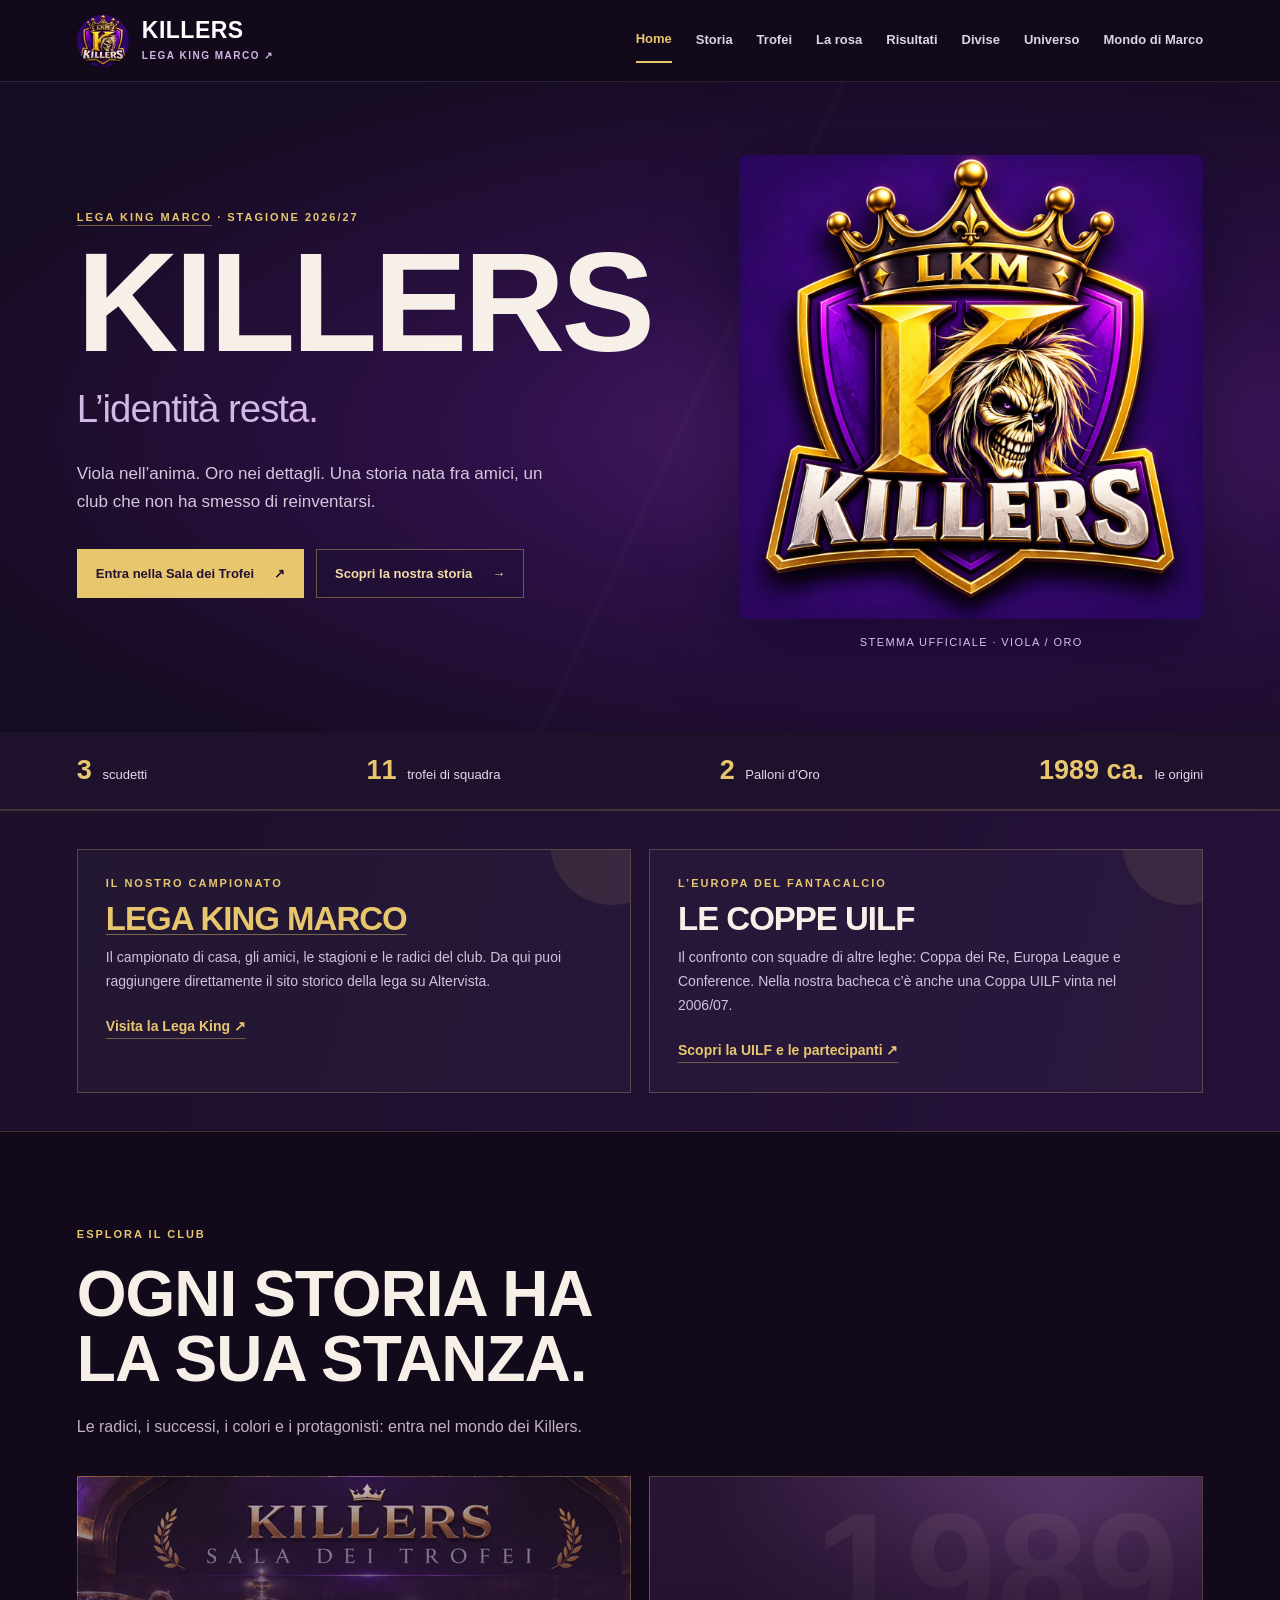
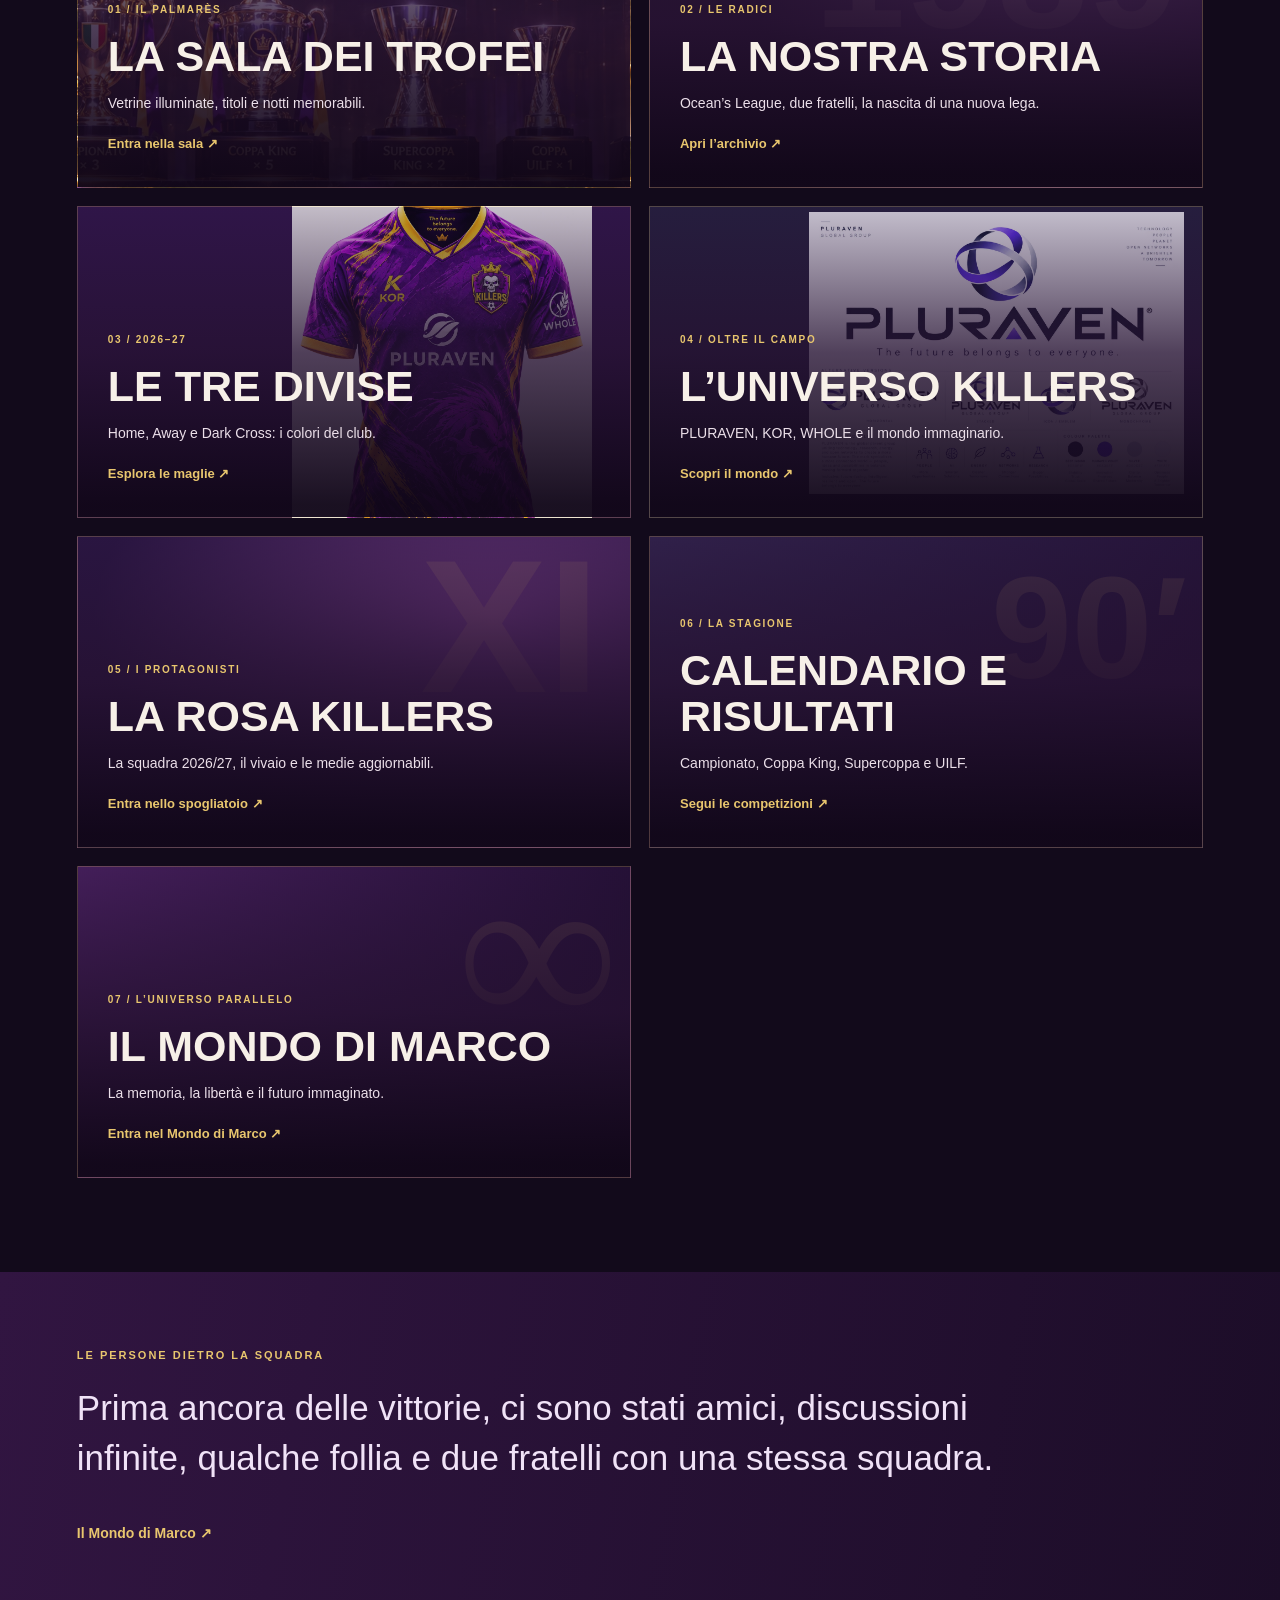
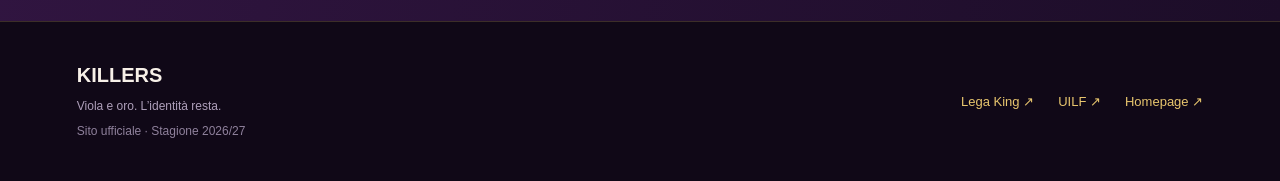
==== commit ec53a0fc: "Corregge selezione divise, accessibilità e proporzioni mobile; rifinisce i testi pubblici" ====
--- a/index.html
+++ b/index.html
@@ -6,7 +6,7 @@
 <div class="network-card"><span class="kicker">IL NOSTRO CAMPIONATO</span><h2><a class="inline-league-link" href="http://legaking.altervista.org/" rel="noopener noreferrer" target="_blank" title="Visita il sito storico della Lega King su Altervista">Lega King Marco</a></h2><p>Il campionato di casa, gli amici, le stagioni e le radici del club. Da qui puoi raggiungere direttamente il sito storico della lega su Altervista.</p><a class="text-link" href="http://legaking.altervista.org/" rel="noopener noreferrer" target="_blank">Visita la Lega King ↗</a></div>
 <div class="network-card"><span class="kicker">L’EUROPA DEL FANTACALCIO</span><h2>Le coppe UILF</h2><p>Il confronto con squadre di altre leghe: Coppa dei Re, Europa League e Conference. Nella nostra bacheca c’è anche una Coppa UILF vinta nel 2006/07.</p><a class="text-link" href="risultati.html#uilf">Scopri la UILF e le partecipanti ↗</a></div>
 </div></section>
-<section class="home-explore container"><div class="section-heading"><span class="kicker">Esplora il club</span><h2>Ogni storia ha<br/>la sua stanza.</h2><p>Scegli dove entrare. Non un’unica pagina da scorrere, ma luoghi diversi per raccontare un’unica identità.</p></div><div class="portal-grid">
+<section class="home-explore container"><div class="section-heading"><span class="kicker">Esplora il club</span><h2>Ogni storia ha<br/>la sua stanza.</h2><p>Le radici, i successi, i colori e i protagonisti: entra nel mondo dei Killers.</p></div><div class="portal-grid">
 <a class="portal portal-trophy" href="trofei.html"><div class="portal-overlay"></div><div class="portal-content"><span>01 / IL PALMARÈS</span><h3>La Sala dei Trofei</h3><p>Vetrine illuminate, titoli e notti memorabili.</p><b>Entra nella sala ↗</b></div></a>
 <a class="portal portal-story" href="storia.html"><div class="portal-overlay"></div><div class="portal-content"><span>02 / LE RADICI</span><h3>La nostra storia</h3><p>Ocean’s League, due fratelli, la nascita di una nuova lega.</p><b>Apri l’archivio ↗</b></div></a>
 <a class="portal portal-kit" href="divise.html"><div class="portal-overlay"></div><div class="portal-content"><span>03 / 2026–27</span><h3>Le tre divise</h3><p>Home, Away e Dark Cross: i colori del club.</p><b>Esplora le maglie ↗</b></div></a>
--- a/styles.css
+++ b/styles.css
@@ -79,3 +79,25 @@
 .trophy-europe-note p{margin:0;color:#dacde5;max-width:820px}
 @media(max-width:1000px){.uilf-leagues{grid-template-columns:repeat(2,minmax(0,1fr))}}
 @media(max-width:690px){.networks-grid,.uilf-leagues,.trophy-europe-row{grid-template-columns:1fr}.club-networks{padding:25px 0}.network-card{padding:22px}.uilf-league-wrap{padding-bottom:48px}.uilf-region .europe-stage{padding:56px 0 24px}.footer-links{justify-content:flex-start;gap:15px}.trophy-europe-row{gap:15px}}
+
+/* Collection: bring the shirts into view without changing the homepage. */
+body[data-page="divise.html"] .page-intro{padding:44px 0 34px}
+body[data-page="divise.html"] .page-intro h1{font-size:clamp(40px,5.2vw,72px);letter-spacing:-1.5px;margin-bottom:16px}
+body[data-page="divise.html"] .kit-experience{padding-top:28px}
+.kit-selector button:focus-visible{outline:3px solid var(--gold);outline-offset:-4px}
+@media(max-width:700px){
+  body[data-page="divise.html"] .page-intro{padding:30px 0 24px}
+  body[data-page="divise.html"] .page-intro h1{font-size:clamp(34px,9vw,52px);letter-spacing:-1px}
+  body[data-page="divise.html"] .page-intro p{font-size:16px}
+  body[data-page="divise.html"] .kit-experience{padding-top:20px}
+  body[data-page="divise.html"] .kit-selector{margin-bottom:16px}
+  body[data-page="divise.html"] .kit-spec div{font-size:14px}
+}
+
+@media(max-width:400px){
+  .header-inner{gap:8px}
+  .brand{gap:7px}
+  .brand-mark{flex-basis:42px}
+  .league-brand-link{font-size:9px;letter-spacing:1px}
+  .menu-button{padding:10px!important;white-space:nowrap;flex-shrink:0}
+}
